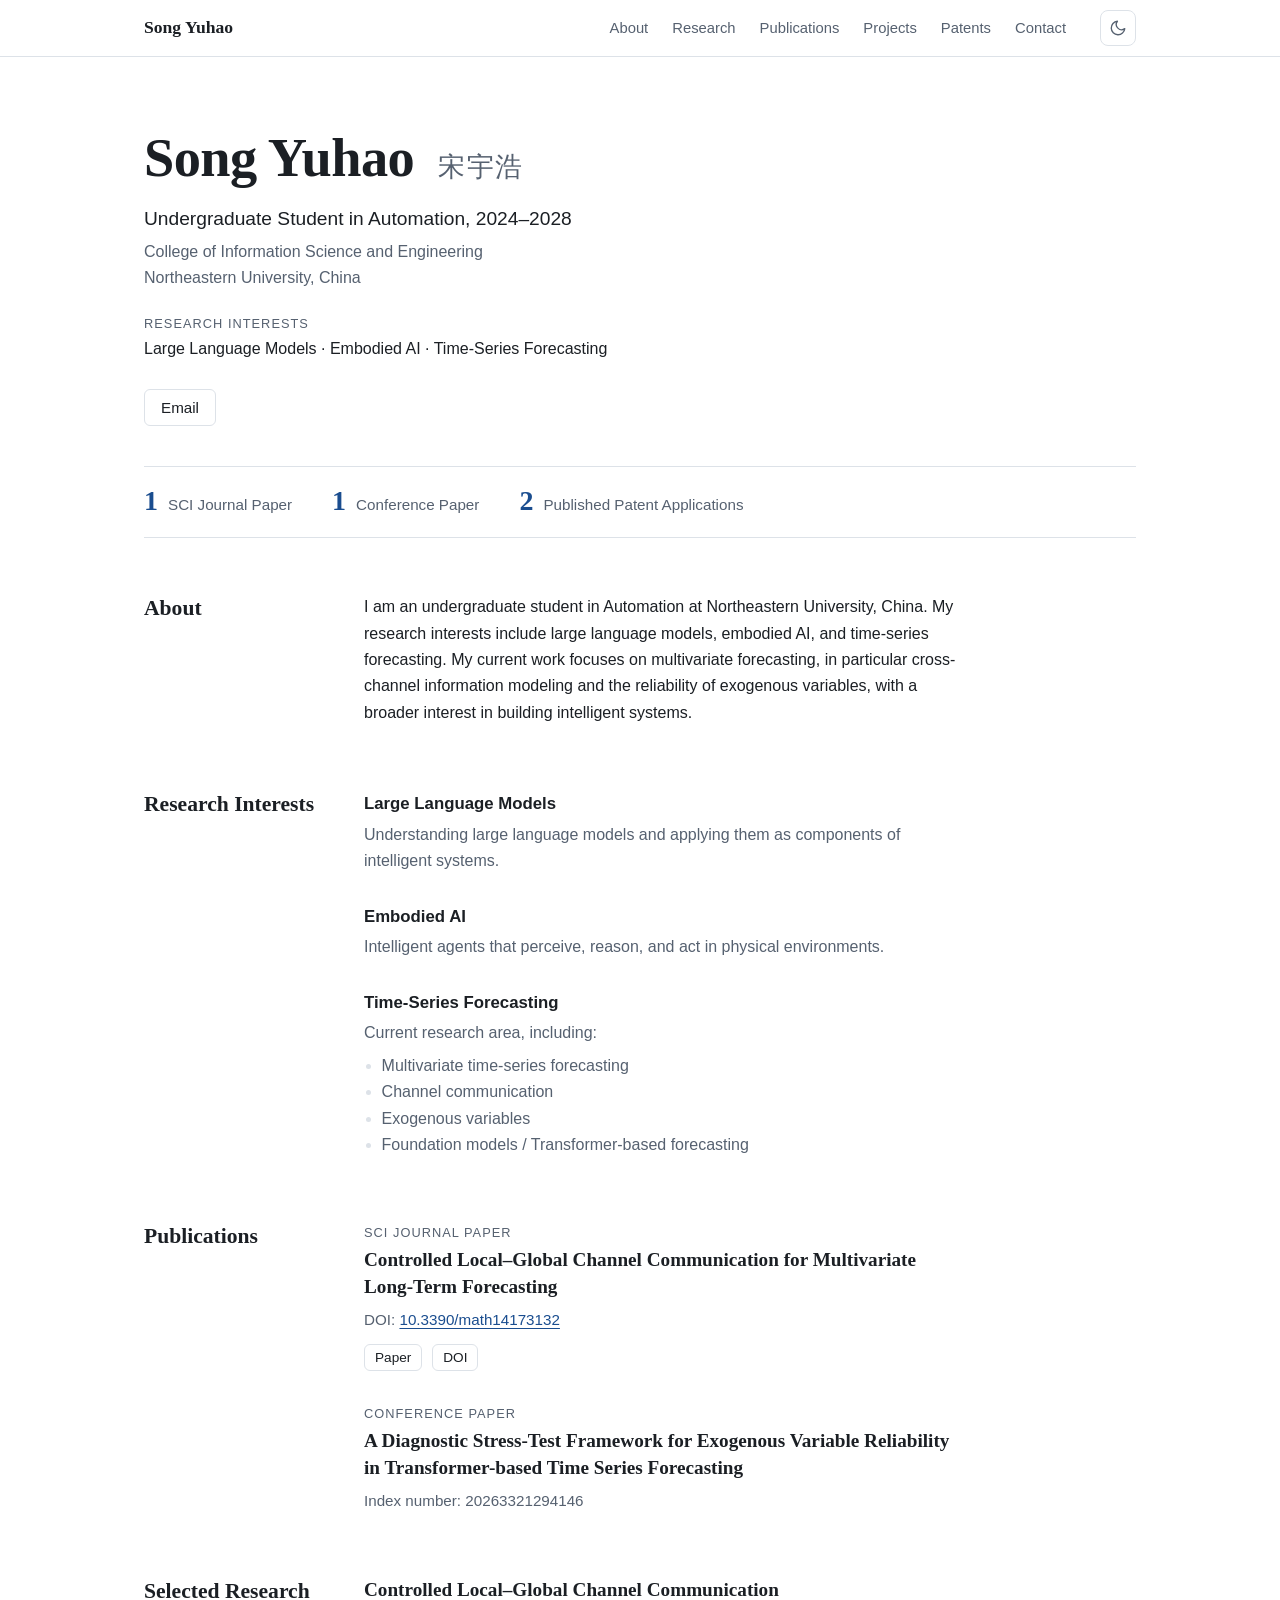
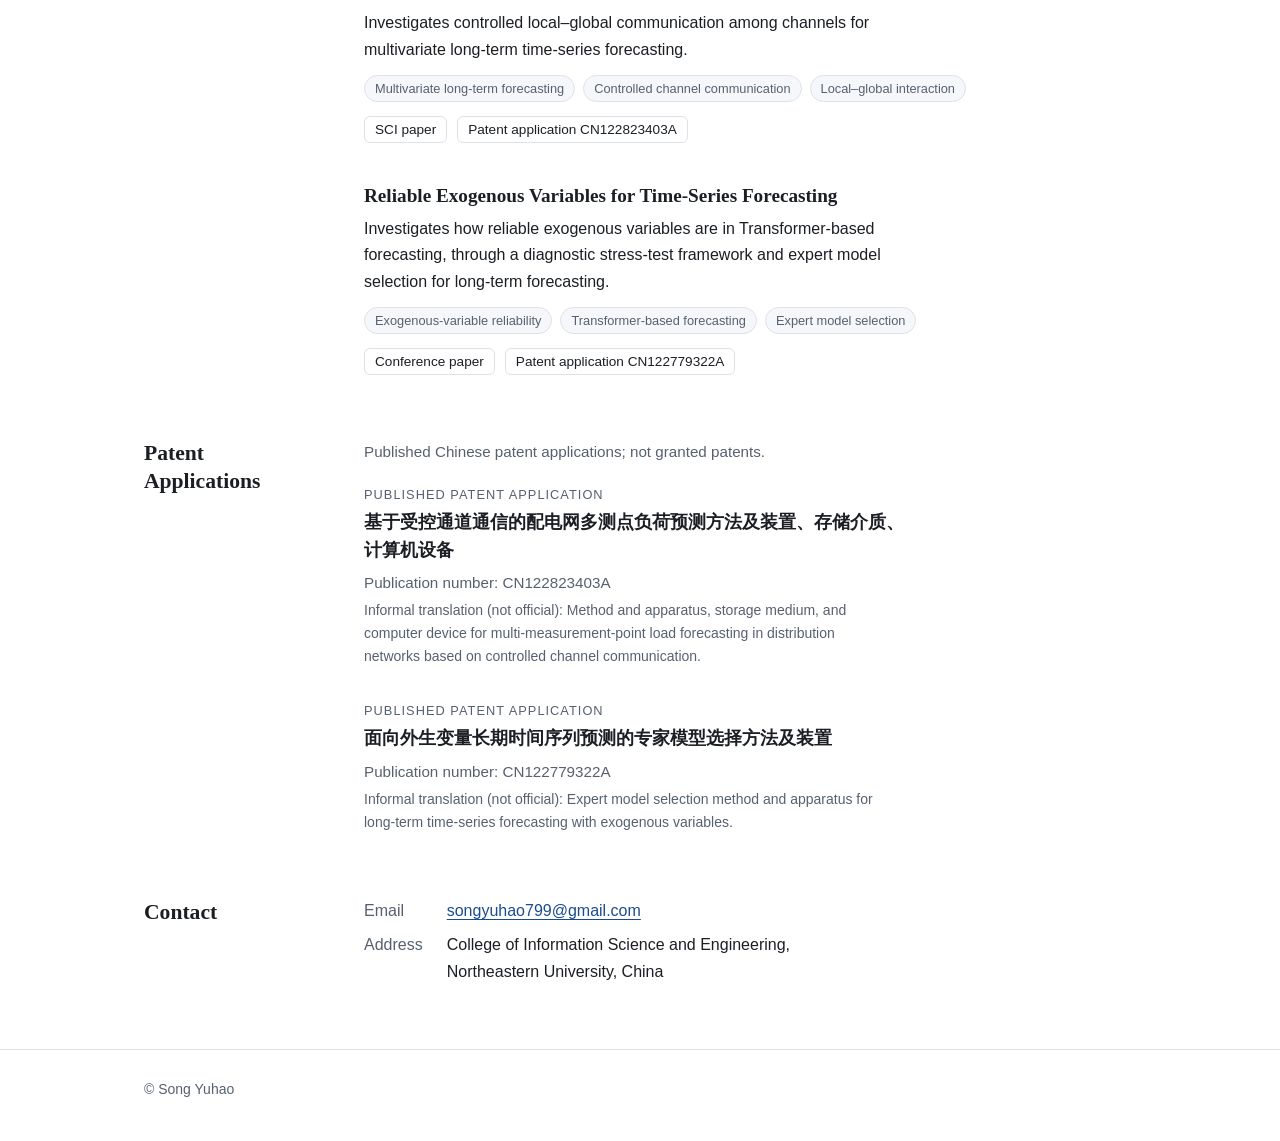
==== index.html @ 9d8f4af1 "Add static academic homepage with GitHub Pages deployment Single-page site (HTML/CSS/JS, no dependen" ====
<!DOCTYPE html>
<html lang="en">
<head>
  <meta charset="utf-8">
  <meta name="viewport" content="width=device-width, initial-scale=1">
  <title>Song Yuhao | Northeastern University</title>
  <meta name="description" content="Song Yuhao is an undergraduate student in Automation at Northeastern University, China, interested in large language models, embodied AI, and time-series forecasting.">
  <meta name="author" content="Song Yuhao">
  <meta name="color-scheme" content="light dark">
  <link rel="canonical" href="https://neumelon.github.io/Song-Yuhao/">

  <!-- Open Graph -->
  <meta property="og:type" content="website">
  <meta property="og:title" content="Song Yuhao | Northeastern University">
  <meta property="og:description" content="Undergraduate student in Automation at Northeastern University, China. Research interests: large language models, embodied AI, and time-series forecasting.">
  <meta property="og:url" content="https://neumelon.github.io/Song-Yuhao/">
  <meta property="og:site_name" content="Song Yuhao">
  <!-- TODO: add <meta property="og:image"> once a profile photo / social card exists -->
  <meta name="twitter:card" content="summary">

  <link rel="icon" type="image/svg+xml" href="assets/favicon.svg">

  <!-- Apply the saved / system theme before first paint to avoid a flash -->
  <script>
    (function () {
      var t = null;
      try { t = localStorage.getItem('theme'); } catch (e) {}
      if (t !== 'light' && t !== 'dark') {
        t = window.matchMedia && window.matchMedia('(prefers-color-scheme: dark)').matches ? 'dark' : 'light';
      }
      document.documentElement.setAttribute('data-theme', t);
    })();
  </script>
  <link rel="stylesheet" href="assets/css/style.css">

  <script type="application/ld+json">
  {
    "@context": "https://schema.org",
    "@type": "Person",
    "name": "Song Yuhao",
    "alternateName": "宋宇浩",
    "url": "https://neumelon.github.io/Song-Yuhao/",
    "email": "mailto:songyuhao799@gmail.com",
    "affiliation": {
      "@type": "CollegeOrUniversity",
      "name": "Northeastern University, China"
    }
  }
  </script>
</head>
<body>
  <a class="skip-link" href="#main">Skip to content</a>

  <header class="site-header">
    <nav class="nav container" aria-label="Primary">
      <a class="nav__brand" href="#top">Song Yuhao</a>
      <ul class="nav__links">
        <li><a href="#about">About</a></li>
        <li><a href="#research">Research</a></li>
        <li><a href="#publications">Publications</a></li>
        <li><a href="#projects">Projects</a></li>
        <li><a href="#patents">Patents</a></li>
        <li><a href="#contact">Contact</a></li>
      </ul>
      <button class="theme-toggle" type="button" id="theme-toggle" aria-label="Switch to dark theme" title="Toggle light / dark theme">
        <svg class="icon icon--moon" viewBox="0 0 24 24" width="18" height="18" aria-hidden="true" focusable="false"><path d="M21 12.8A9 9 0 1 1 11.2 3a7 7 0 0 0 9.8 9.8z" fill="none" stroke="currentColor" stroke-width="1.8" stroke-linejoin="round"/></svg>
        <svg class="icon icon--sun" viewBox="0 0 24 24" width="18" height="18" aria-hidden="true" focusable="false"><circle cx="12" cy="12" r="4" fill="none" stroke="currentColor" stroke-width="1.8"/><path d="M12 2v2.5M12 19.5V22M2 12h2.5M19.5 12H22M4.9 4.9l1.8 1.8M17.3 17.3l1.8 1.8M4.9 19.1l1.8-1.8M17.3 6.7l1.8-1.8" stroke="currentColor" stroke-width="1.8" stroke-linecap="round"/></svg>
      </button>
    </nav>
  </header>

  <main id="main">
    <!-- ============================== Hero ============================== -->
    <section class="hero container" id="top" aria-labelledby="hero-name">
      <div class="hero__text">
        <h1 id="hero-name">Song Yuhao <span class="hero__zh" lang="zh-CN">宋宇浩</span></h1>
        <p class="hero__role">Undergraduate Student in Automation, 2024–2028</p>
        <p class="hero__affil">
          College of Information Science and Engineering<br>
          Northeastern University, China
        </p>
        <p class="hero__interests">
          <span class="label">Research interests</span>
          Large Language Models · Embodied AI · Time-Series Forecasting
        </p>
        <ul class="hero__links">
          <li><a class="btn" href="mailto:songyuhao799@gmail.com">Email</a></li>
          <!-- Shown automatically once assets/cv.pdf exists (see assets/js/main.js) -->
          <li id="cv-item" hidden><a class="btn" href="assets/cv.pdf">CV</a></li>
          <!-- TODO: GitHub link (add your profile URL)
          <li><a class="btn" href="https://github.com/YOUR_USERNAME">GitHub</a></li> -->
          <!-- TODO: Google Scholar link (add when a profile exists)
          <li><a class="btn" href="https://scholar.google.com/citations?user=XXXX">Google Scholar</a></li> -->
          <!-- TODO: ORCID link (add when a profile exists)
          <li><a class="btn" href="https://orcid.org/0000-0000-0000-0000">ORCID</a></li> -->
        </ul>
      </div>
      <!-- Shown automatically once assets/profile.jpg exists (see assets/js/main.js) -->
      <figure class="hero__photo" id="hero-photo" hidden>
        <img id="hero-photo-img" alt="Portrait of Song Yuhao" width="220" height="220" decoding="async">
      </figure>
    </section>

    <div class="container">
      <ul class="glance" aria-label="Output at a glance">
        <li><strong>1</strong><span>SCI Journal Paper</span></li>
        <li><strong>1</strong><span>Conference Paper</span></li>
        <li><strong>2</strong><span>Published Patent Applications</span></li>
      </ul>
    </div>

    <!-- ============================== About ============================== -->
    <section class="section container" id="about" aria-labelledby="about-h">
      <h2 id="about-h">About</h2>
      <div class="section__body prose">
        <p>
          I am an undergraduate student in Automation at Northeastern University, China. My research
          interests include large language models, embodied AI, and time-series forecasting. My current
          work focuses on multivariate forecasting, in particular cross-channel information modeling and
          the reliability of exogenous variables, with a broader interest in building intelligent systems.
        </p>
      </div>
    </section>

    <!-- ============================== Research ============================== -->
    <section class="section container" id="research" aria-labelledby="research-h">
      <h2 id="research-h">Research Interests</h2>
      <div class="section__body">
        <div class="areas">
          <article class="area">
            <h3>Large Language Models</h3>
            <p>Understanding large language models and applying them as components of intelligent systems.</p>
          </article>
          <article class="area">
            <h3>Embodied AI</h3>
            <p>Intelligent agents that perceive, reason, and act in physical environments.</p>
          </article>
          <article class="area">
            <h3>Time-Series Forecasting</h3>
            <p>Current research area, including:</p>
            <ul class="area__topics">
              <li>Multivariate time-series forecasting</li>
              <li>Channel communication</li>
              <li>Exogenous variables</li>
              <li>Foundation models / Transformer-based forecasting</li>
            </ul>
          </article>
        </div>
      </div>
    </section>

    <!-- ============================== Publications ============================== -->
    <section class="section container" id="publications" aria-labelledby="pubs-h">
      <h2 id="pubs-h">Publications</h2>
      <div class="section__body">
        <ol class="pubs">
          <li class="pub" id="pub-clgcc">
            <p class="pub__type">SCI Journal Paper</p>
            <h3 class="pub__title">Controlled Local–Global Channel Communication for Multivariate Long-Term Forecasting</h3>
            <!-- TODO: add author list (with author order) and journal name/year once confirmed -->
            <p class="pub__meta">DOI: <a href="https://doi.org/10.3390/math14173132">10.3390/math14173132</a></p>
            <ul class="links">
              <li><a class="btn btn--sm" href="https://doi.org/10.3390/math14173132">Paper</a></li>
              <li><a class="btn btn--sm" href="https://doi.org/10.3390/math14173132">DOI</a></li>
              <!-- <li><a class="btn btn--sm" href="#">Code</a></li> -->
            </ul>
          </li>
          <li class="pub" id="pub-stress">
            <p class="pub__type">Conference Paper</p>
            <h3 class="pub__title">A Diagnostic Stress-Test Framework for Exogenous Variable Reliability in Transformer-based Time Series Forecasting</h3>
            <!-- TODO: add author list, conference name, year, and DOI once confirmed.
                 Index number below is as provided; do not label it "EI" until verified. -->
            <p class="pub__meta">Index number: 20263321294146</p>
          </li>
        </ol>
      </div>
    </section>

    <!-- ============================== Projects ============================== -->
    <section class="section container" id="projects" aria-labelledby="projects-h">
      <h2 id="projects-h">Selected Research</h2>
      <div class="section__body">
        <div class="projects">
          <!--
            To add a project, copy one <article class="project"> block below.
            Optional parts: <figure class="project__media"> (image), and any <li> in .links.
            Delete the parts you do not have; nothing else needs to change.
          -->
          <article class="project" id="proj-channel">
            <!-- <figure class="project__media"><img src="assets/img/NAME.png" alt="DESCRIPTION" loading="lazy" width="320" height="200"></figure> -->
            <div class="project__body">
              <h3>Controlled Local–Global Channel Communication</h3>
              <p>
                Investigates controlled local–global communication among channels for multivariate
                long-term time-series forecasting.
              </p>
              <ul class="tags" aria-label="Topics">
                <li>Multivariate long-term forecasting</li>
                <li>Controlled channel communication</li>
                <li>Local–global interaction</li>
              </ul>
              <ul class="links">
                <li><a class="btn btn--sm" href="#pub-clgcc">SCI paper</a></li>
                <li><a class="btn btn--sm" href="#patent-cn122823403a">Patent application CN122823403A</a></li>
                <!-- <li><a class="btn btn--sm" href="#">Code</a></li> -->
                <!-- <li><a class="btn btn--sm" href="#">Project page</a></li> -->
              </ul>
            </div>
          </article>

          <article class="project" id="proj-exogenous">
            <div class="project__body">
              <h3>Reliable Exogenous Variables for Time-Series Forecasting</h3>
              <p>
                Investigates how reliable exogenous variables are in Transformer-based forecasting, through a
                diagnostic stress-test framework and expert model selection for long-term forecasting.
              </p>
              <ul class="tags" aria-label="Topics">
                <li>Exogenous-variable reliability</li>
                <li>Transformer-based forecasting</li>
                <li>Expert model selection</li>
              </ul>
              <ul class="links">
                <li><a class="btn btn--sm" href="#pub-stress">Conference paper</a></li>
                <li><a class="btn btn--sm" href="#patent-cn122779322a">Patent application CN122779322A</a></li>
              </ul>
            </div>
          </article>
        </div>
      </div>
    </section>

    <!-- ============================== Patents ============================== -->
    <section class="section container" id="patents" aria-labelledby="patents-h">
      <h2 id="patents-h">Patent Applications</h2>
      <div class="section__body">
        <p class="note">Published Chinese patent applications; not granted patents.</p>
        <ol class="pubs">
          <li class="pub" id="patent-cn122823403a">
            <p class="pub__type">Published Patent Application</p>
            <h3 class="pub__title pub__title--zh" lang="zh-CN">基于受控通道通信的配电网多测点负荷预测方法及装置、存储介质、计算机设备</h3>
            <p class="pub__meta">Publication number: CN122823403A</p>
            <p class="pub__gloss">Informal translation (not official): Method and apparatus, storage medium, and computer device for multi-measurement-point load forecasting in distribution networks based on controlled channel communication.</p>
          </li>
          <li class="pub" id="patent-cn122779322a">
            <p class="pub__type">Published Patent Application</p>
            <h3 class="pub__title pub__title--zh" lang="zh-CN">面向外生变量长期时间序列预测的专家模型选择方法及装置</h3>
            <p class="pub__meta">Publication number: CN122779322A</p>
            <p class="pub__gloss">Informal translation (not official): Expert model selection method and apparatus for long-term time-series forecasting with exogenous variables.</p>
          </li>
        </ol>
      </div>
    </section>

    <!-- ============================== Contact ============================== -->
    <section class="section container" id="contact" aria-labelledby="contact-h">
      <h2 id="contact-h">Contact</h2>
      <div class="section__body">
        <dl class="contact">
          <dt>Email</dt>
          <dd><a href="mailto:songyuhao799@gmail.com">songyuhao799@gmail.com</a></dd>
          <dt>Address</dt>
          <dd>College of Information Science and Engineering,<br>Northeastern University, China</dd>
        </dl>
      </div>
    </section>
  </main>

  <footer class="site-footer">
    <div class="container">
      <p>© Song Yuhao</p>
    </div>
  </footer>

  <script src="assets/js/main.js" defer></script>
</body>
</html>
---- assets/css/style.css ----
/* ==========================================================================
   Song Yuhao — academic homepage
   Theme via CSS variables. Dark values are declared twice on purpose:
   once for an explicit [data-theme="dark"], once as a no-JS fallback.
   ========================================================================== */

:root {
  --bg: #ffffff;
  --bg-soft: #f5f7fa;
  --text: #1b1f24;
  --muted: #566170;
  --border: #dde2e8;
  --accent: #1a4d8f;
  --accent-hover: #0f3566;
  --focus: #1a4d8f;

  --font-sans: -apple-system, BlinkMacSystemFont, "Segoe UI", Roboto, "Helvetica Neue", Arial,
    "PingFang SC", "Hiragino Sans GB", "Microsoft YaHei", "Noto Sans CJK SC", sans-serif;
  --font-serif: ui-serif, "Iowan Old Style", "Palatino Linotype", Palatino, Georgia, "Times New Roman",
    "Songti SC", "Noto Serif CJK SC", "SimSun", serif;

  --maxw: 1040px;
  --nav-h: 56px;
  color-scheme: light;
}

:root[data-theme="dark"] {
  --bg: #0f1318;
  --bg-soft: #161b22;
  --text: #e6e9ed;
  --muted: #9ba6b2;
  --border: #2b323b;
  --accent: #8ab4f8;
  --accent-hover: #b5d0fb;
  --focus: #8ab4f8;
  color-scheme: dark;
}

@media (prefers-color-scheme: dark) {
  :root:not([data-theme]) {
    --bg: #0f1318;
    --bg-soft: #161b22;
    --text: #e6e9ed;
    --muted: #9ba6b2;
    --border: #2b323b;
    --accent: #8ab4f8;
    --accent-hover: #b5d0fb;
    --focus: #8ab4f8;
    color-scheme: dark;
  }
}

/* ---------- Base ---------- */
*, *::before, *::after { box-sizing: border-box; }

html {
  scroll-behavior: smooth;
  scroll-padding-top: calc(var(--nav-h) + 16px);
  -webkit-text-size-adjust: 100%;
}

body {
  margin: 0;
  background: var(--bg);
  color: var(--text);
  font-family: var(--font-sans);
  font-size: 1rem;
  line-height: 1.65;
  -webkit-font-smoothing: antialiased;
}

h1, h2, h3, p, ul, ol, dl, dd, figure { margin: 0; }
ul, ol { padding: 0; list-style: none; }
img { max-width: 100%; height: auto; display: block; }

a {
  color: var(--accent);
  text-decoration: underline;
  text-decoration-thickness: 1px;
  text-underline-offset: 3px;
  transition: color 0.15s ease;
}
a:hover { color: var(--accent-hover); }

:focus-visible {
  outline: 2px solid var(--focus);
  outline-offset: 3px;
  border-radius: 3px;
}

.container {
  width: 100%;
  max-width: var(--maxw);
  margin: 0 auto;
  padding-inline: 24px;
}

.skip-link {
  position: absolute;
  left: 16px;
  top: -60px;
  z-index: 100;
  padding: 8px 14px;
  background: var(--accent);
  color: var(--bg);
  border-radius: 4px;
  text-decoration: none;
}
.skip-link:focus { top: 8px; color: var(--bg); }

/* ---------- Navigation ---------- */
.site-header {
  position: sticky;
  top: 0;
  z-index: 50;
  background: color-mix(in srgb, var(--bg) 92%, transparent);
  -webkit-backdrop-filter: saturate(140%) blur(8px);
  backdrop-filter: saturate(140%) blur(8px);
  border-bottom: 1px solid var(--border);
}

.nav {
  display: flex;
  align-items: center;
  gap: 24px;
  height: var(--nav-h);
}

.nav__brand {
  font-family: var(--font-serif);
  font-weight: 700;
  font-size: 1.1rem;
  color: var(--text);
  text-decoration: none;
  white-space: nowrap;
}
.nav__brand:hover { color: var(--accent); }

.nav__links {
  display: flex;
  gap: 4px;
  margin-left: auto;
  overflow-x: auto;
  scrollbar-width: none;
}
.nav__links::-webkit-scrollbar { display: none; }

.nav__links a {
  display: block;
  padding: 6px 10px;
  color: var(--muted);
  font-size: 0.925rem;
  text-decoration: none;
  border-radius: 6px;
  white-space: nowrap;
}
.nav__links a:hover { color: var(--text); }
.nav__links a[aria-current="true"] { color: var(--accent); font-weight: 600; }

.theme-toggle {
  display: inline-flex;
  align-items: center;
  justify-content: center;
  flex: none;
  width: 36px;
  height: 36px;
  padding: 0;
  color: var(--muted);
  background: transparent;
  border: 1px solid var(--border);
  border-radius: 8px;
  cursor: pointer;
  transition: color 0.15s ease, border-color 0.15s ease;
}
.theme-toggle:hover { color: var(--text); border-color: var(--muted); }

/* show the icon for the theme you would switch TO */
.icon--sun { display: none; }
:root[data-theme="dark"] .icon--sun { display: block; }
:root[data-theme="dark"] .icon--moon { display: none; }

/* ---------- Hero ---------- */
.hero {
  display: grid;
  grid-template-columns: 1fr;
  gap: 32px;
  align-items: center;
  padding-top: 72px;
  padding-bottom: 40px;
}
.hero:has(.hero__photo:not([hidden])) { grid-template-columns: 1fr auto; }

.hero h1 {
  font-family: var(--font-serif);
  font-size: clamp(2.25rem, 5.5vw, 3.4rem);
  line-height: 1.1;
  font-weight: 700;
  letter-spacing: -0.01em;
}
.hero__zh {
  display: inline-block;
  margin-left: 0.4em;
  font-size: 0.5em;
  font-weight: 400;
  color: var(--muted);
  letter-spacing: 0.05em;
}
.hero__role {
  margin-top: 14px;
  font-size: 1.2rem;
  font-weight: 500;
}
.hero__affil { margin-top: 4px; color: var(--muted); }
.hero__interests { margin-top: 22px; }
.hero__interests .label {
  display: block;
  margin-bottom: 2px;
  color: var(--muted);
  font-size: 0.8rem;
  letter-spacing: 0.08em;
  text-transform: uppercase;
}

.hero__links, .links {
  display: flex;
  flex-wrap: wrap;
  gap: 10px;
}
.hero__links { margin-top: 26px; }
.hero__links[hidden] { display: none; }
[hidden] { display: none !important; }

.hero__photo img {
  width: 220px;
  height: 220px;
  object-fit: cover;
  border-radius: 12px;
  border: 1px solid var(--border);
}

/* ---------- Buttons ---------- */
.btn {
  display: inline-block;
  padding: 7px 16px;
  color: var(--text);
  font-size: 0.95rem;
  line-height: 1.4;
  text-decoration: none;
  border: 1px solid var(--border);
  border-radius: 6px;
  background: var(--bg);
  transition: color 0.15s ease, border-color 0.15s ease, background-color 0.15s ease;
}
.btn:hover {
  color: var(--accent);
  border-color: var(--accent);
  background: var(--bg-soft);
}
.btn--sm { padding: 3px 10px; font-size: 0.85rem; }

/* ---------- At a glance ---------- */
.glance {
  display: flex;
  flex-wrap: wrap;
  gap: 12px 40px;
  padding: 20px 0;
  border-top: 1px solid var(--border);
  border-bottom: 1px solid var(--border);
}
.glance li { display: flex; align-items: baseline; gap: 10px; }
.glance strong {
  font-family: var(--font-serif);
  font-size: 1.75rem;
  line-height: 1;
  color: var(--accent);
}
.glance span { color: var(--muted); font-size: 0.95rem; }

/* ---------- Sections ---------- */
.section {
  display: grid;
  grid-template-columns: 180px minmax(0, 1fr);
  gap: 16px 40px;
  padding-top: 56px;
  padding-bottom: 8px;
}
.section:last-of-type { padding-bottom: 64px; }

.section > h2 {
  font-family: var(--font-serif);
  font-size: 1.35rem;
  line-height: 1.3;
  font-weight: 700;
  position: sticky;
  top: calc(var(--nav-h) + 24px);
  align-self: start;
}

.prose p { max-width: 68ch; }
.prose p + p { margin-top: 1em; }

.note { margin-bottom: 20px; color: var(--muted); font-size: 0.95rem; }

/* ---------- Research areas ---------- */
.areas { display: grid; gap: 28px; }
.area h3 { font-size: 1.05rem; font-weight: 600; }
.area p { margin-top: 4px; color: var(--muted); max-width: 62ch; }
.area__topics {
  margin-top: 6px;
  padding-left: 1.1em;
  list-style: disc;
  color: var(--muted);
}
.area__topics li::marker { color: var(--border); }

/* ---------- Publications / patents ---------- */
.pubs { display: grid; gap: 32px; }
.pub__type {
  color: var(--muted);
  font-size: 0.8rem;
  letter-spacing: 0.08em;
  text-transform: uppercase;
}
.pub__title {
  margin-top: 4px;
  font-family: var(--font-serif);
  font-size: 1.2rem;
  line-height: 1.4;
  font-weight: 700;
  max-width: 62ch;
}
.pub__title--zh { font-size: 1.1rem; line-height: 1.55; }
.pub__meta { margin-top: 6px; color: var(--muted); font-size: 0.95rem; }
.pub__gloss { margin-top: 4px; color: var(--muted); font-size: 0.875rem; max-width: 68ch; }
.pub .links { margin-top: 12px; }

/* ---------- Projects ---------- */
.projects { display: grid; gap: 40px; }
.project { display: grid; grid-template-columns: 1fr; gap: 16px; }
.project:has(.project__media) { grid-template-columns: 240px 1fr; gap: 24px; }
.project__media img {
  width: 100%;
  border: 1px solid var(--border);
  border-radius: 8px;
}
.project h3 {
  font-family: var(--font-serif);
  font-size: 1.2rem;
  line-height: 1.4;
  font-weight: 700;
}
.project p { margin-top: 6px; max-width: 62ch; }

.tags { display: flex; flex-wrap: wrap; gap: 6px 8px; margin-top: 12px; }
.tags li {
  padding: 2px 10px;
  color: var(--muted);
  font-size: 0.8rem;
  background: var(--bg-soft);
  border: 1px solid var(--border);
  border-radius: 999px;
}
.project .links { margin-top: 14px; }

/* ---------- Contact ---------- */
.contact {
  display: grid;
  grid-template-columns: max-content 1fr;
  gap: 8px 24px;
}
.contact dt { color: var(--muted); }

/* ---------- Footer ---------- */
.site-footer {
  padding: 28px 0 40px;
  color: var(--muted);
  font-size: 0.875rem;
  border-top: 1px solid var(--border);
}

/* ---------- Responsive ---------- */
@media (max-width: 860px) {
  .section { grid-template-columns: 1fr; gap: 20px; padding-top: 44px; }
  .section > h2 { position: static; }
}

@media (max-width: 720px) {
  .nav { flex-wrap: wrap; height: auto; padding-top: 8px; padding-bottom: 8px; gap: 4px 12px; }
  .nav__brand { order: 1; }
  .theme-toggle { order: 2; margin-left: auto; }
  .nav__links { order: 3; width: 100%; margin-left: -10px; }
  html { scroll-padding-top: 110px; }
  .hero { padding-top: 40px; }
  .hero:has(.hero__photo:not([hidden])) { grid-template-columns: 1fr; }
  .hero__photo { order: -1; }
  .hero__photo img { width: 140px; height: 140px; }
  .project:has(.project__media) { grid-template-columns: 1fr; }
}

@media (max-width: 480px) {
  .container { padding-inline: 16px; }
  .nav__links { gap: 0; margin-left: -5px; }
  .nav__links a { padding: 6px 5px; font-size: 0.8rem; }
  .contact { grid-template-columns: 1fr; gap: 0; }
  .contact dd { margin-bottom: 12px; }
}

@media (prefers-reduced-motion: reduce) {
  html { scroll-behavior: auto; }
  * { transition: none !important; }
}
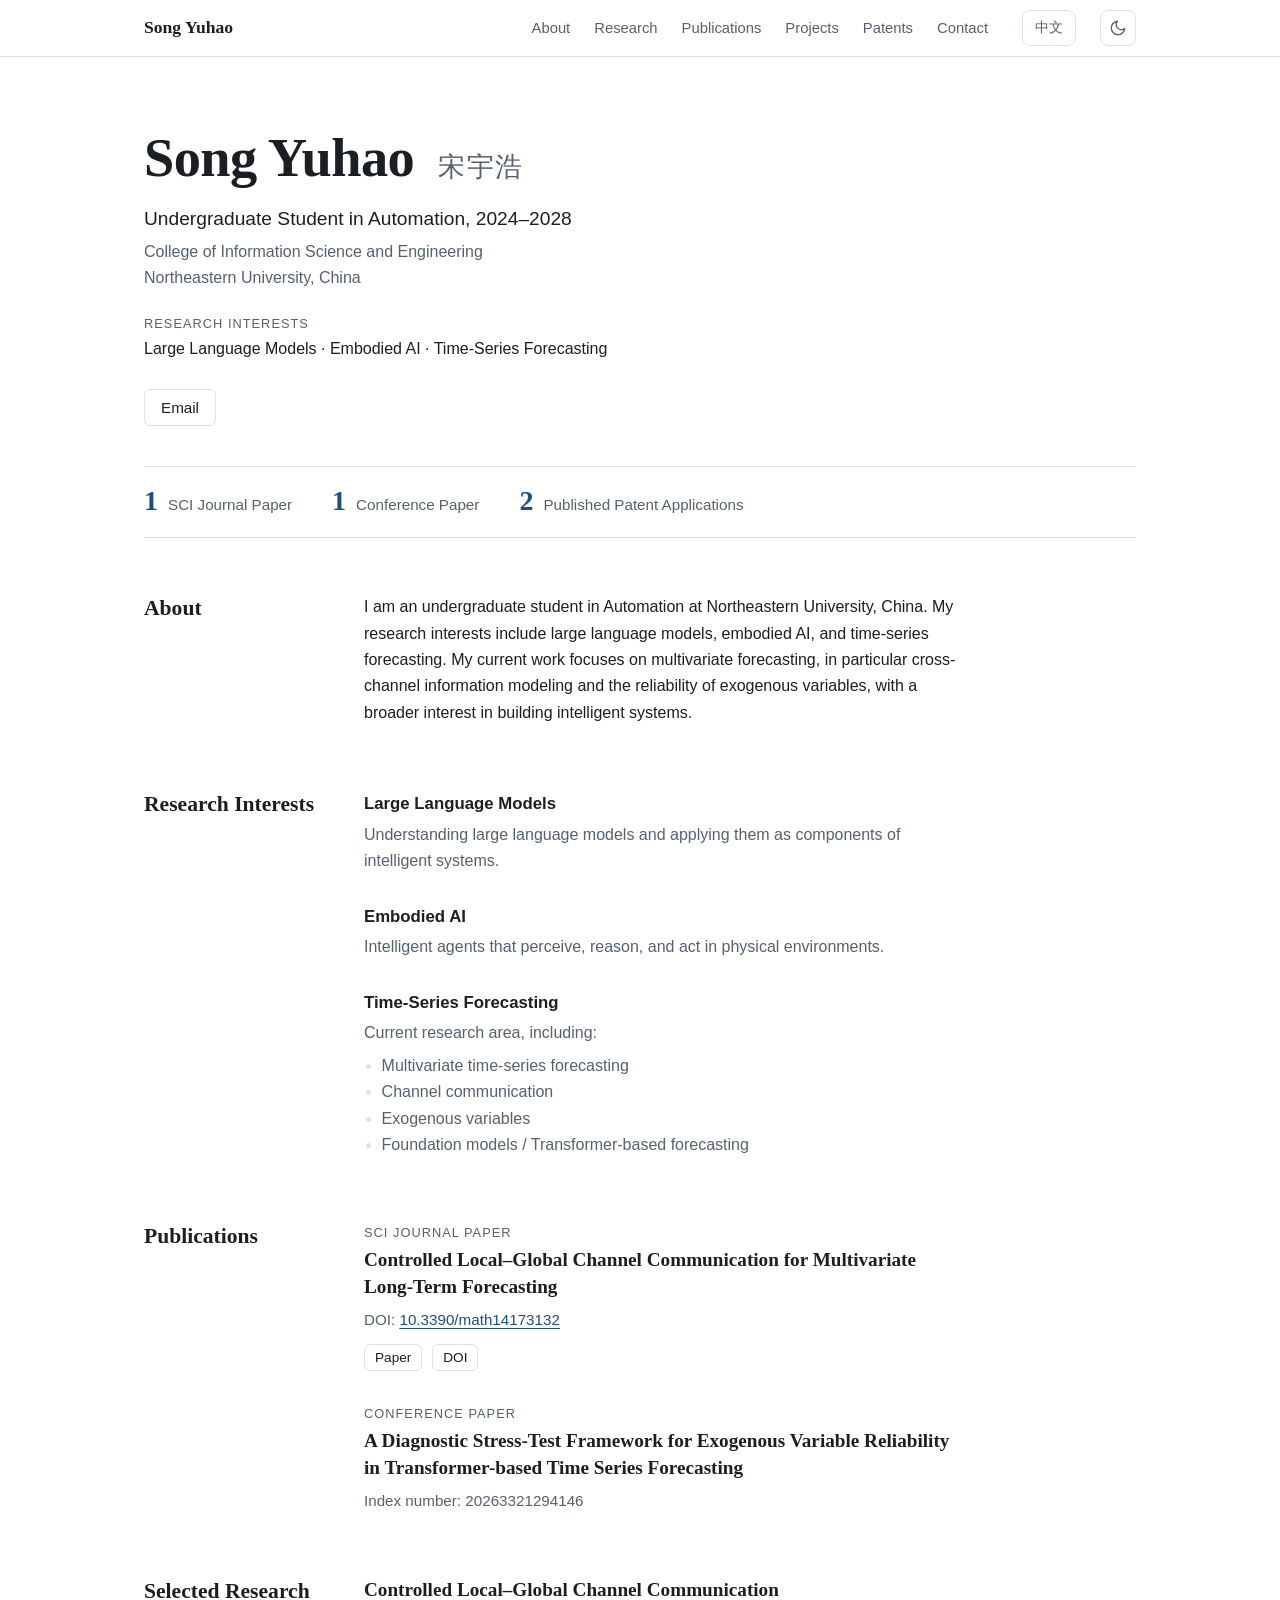
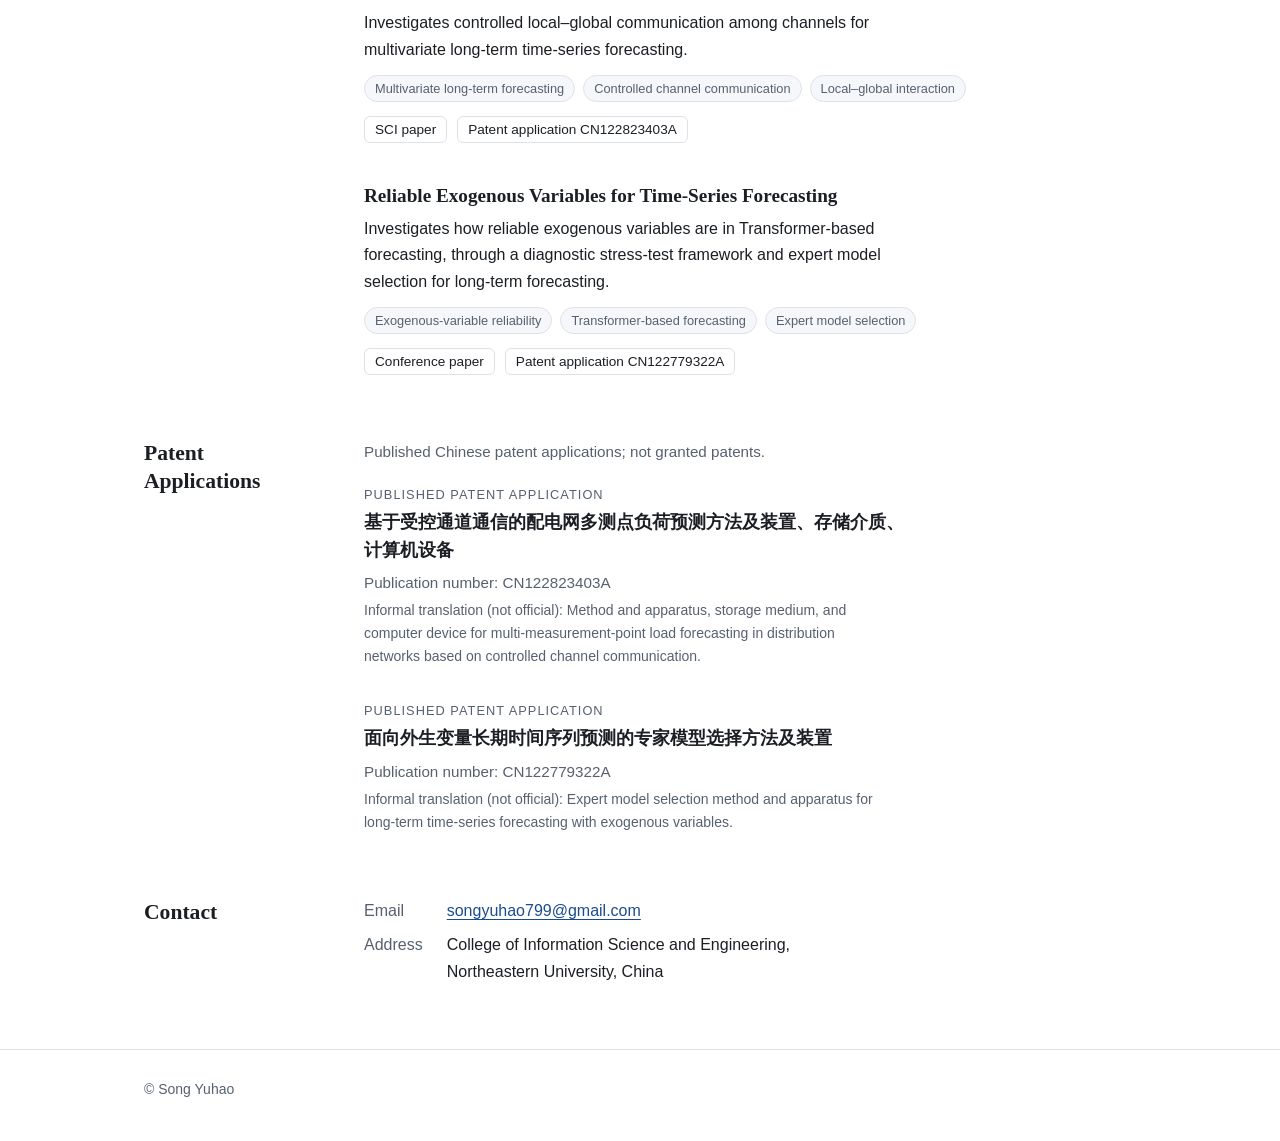
==== commit e2364ca3: "Add Chinese version of the homepage - zh/index.html: full Chinese page (paper and patent titles kept" ====
--- a/index.html
+++ b/index.html
@@ -8,6 +8,9 @@
   <meta name="author" content="Song Yuhao">
   <meta name="color-scheme" content="light dark">
   <link rel="canonical" href="https://neumelon.github.io/Song-Yuhao/">
+  <link rel="alternate" hreflang="en" href="https://neumelon.github.io/Song-Yuhao/">
+  <link rel="alternate" hreflang="zh-CN" href="https://neumelon.github.io/Song-Yuhao/zh/">
+  <link rel="alternate" hreflang="x-default" href="https://neumelon.github.io/Song-Yuhao/">
 
   <!-- Open Graph -->
   <meta property="og:type" content="website">
@@ -15,6 +18,8 @@
   <meta property="og:description" content="Undergraduate student in Automation at Northeastern University, China. Research interests: large language models, embodied AI, and time-series forecasting.">
   <meta property="og:url" content="https://neumelon.github.io/Song-Yuhao/">
   <meta property="og:site_name" content="Song Yuhao">
+  <meta property="og:locale" content="en_US">
+  <meta property="og:locale:alternate" content="zh_CN">
   <!-- TODO: add <meta property="og:image"> once a profile photo / social card exists -->
   <meta name="twitter:card" content="summary">
 
@@ -48,7 +53,7 @@
   }
   </script>
 </head>
-<body>
+<body data-assets="assets/">
   <a class="skip-link" href="#main">Skip to content</a>
 
   <header class="site-header">
@@ -62,6 +67,7 @@
         <li><a href="#patents">Patents</a></li>
         <li><a href="#contact">Contact</a></li>
       </ul>
+      <a class="lang-switch" href="zh/" hreflang="zh-CN" lang="zh-CN" title="切换到中文">中文</a>
       <button class="theme-toggle" type="button" id="theme-toggle" aria-label="Switch to dark theme" title="Toggle light / dark theme">
         <svg class="icon icon--moon" viewBox="0 0 24 24" width="18" height="18" aria-hidden="true" focusable="false"><path d="M21 12.8A9 9 0 1 1 11.2 3a7 7 0 0 0 9.8 9.8z" fill="none" stroke="currentColor" stroke-width="1.8" stroke-linejoin="round"/></svg>
         <svg class="icon icon--sun" viewBox="0 0 24 24" width="18" height="18" aria-hidden="true" focusable="false"><circle cx="12" cy="12" r="4" fill="none" stroke="currentColor" stroke-width="1.8"/><path d="M12 2v2.5M12 19.5V22M2 12h2.5M19.5 12H22M4.9 4.9l1.8 1.8M17.3 17.3l1.8 1.8M4.9 19.1l1.8-1.8M17.3 6.7l1.8-1.8" stroke="currentColor" stroke-width="1.8" stroke-linecap="round"/></svg>
--- a/assets/css/style.css
+++ b/assets/css/style.css
@@ -18,6 +18,9 @@
     "PingFang SC", "Hiragino Sans GB", "Microsoft YaHei", "Noto Sans CJK SC", sans-serif;
   --font-serif: ui-serif, "Iowan Old Style", "Palatino Linotype", Palatino, Georgia, "Times New Roman",
     "Songti SC", "Noto Serif CJK SC", "SimSun", serif;
+
+  --font-serif-cjk: ui-serif, Georgia, "Times New Roman", "PingFang SC", "Hiragino Sans GB",
+    "Microsoft YaHei", "Noto Sans CJK SC", sans-serif;
 
   --maxw: 1040px;
   --nav-h: 56px;
@@ -50,6 +53,17 @@
   }
 }
 
+/* ---------- Chinese page ---------- */
+html:lang(zh-CN) { --font-serif: var(--font-serif-cjk); }
+html:lang(zh-CN) .prose p,
+html:lang(zh-CN) .area p,
+html:lang(zh-CN) .pub__title,
+html:lang(zh-CN) .pub__gloss,
+html:lang(zh-CN) .project p { max-width: 38em; }
+html:lang(zh-CN) .hero__role { font-size: 1.15rem; }
+html:lang(zh-CN) .hero__interests .label,
+html:lang(zh-CN) .pub__type { letter-spacing: 0.04em; text-transform: none; }
+
 /* ---------- Base ---------- */
 *, *::before, *::after { box-sizing: border-box; }
 
@@ -157,6 +171,21 @@
 .nav__links a:hover { color: var(--text); }
 .nav__links a[aria-current="true"] { color: var(--accent); font-weight: 600; }
 
+.lang-switch {
+  display: inline-flex;
+  align-items: center;
+  flex: none;
+  height: 36px;
+  padding: 0 12px;
+  color: var(--muted);
+  font-size: 0.875rem;
+  text-decoration: none;
+  border: 1px solid var(--border);
+  border-radius: 8px;
+  transition: color 0.15s ease, border-color 0.15s ease;
+}
+.lang-switch:hover { color: var(--text); border-color: var(--muted); }
+
 .theme-toggle {
   display: inline-flex;
   align-items: center;
@@ -198,6 +227,7 @@
   letter-spacing: -0.01em;
 }
 .hero__zh {
+  font-family: var(--font-serif-cjk);
   display: inline-block;
   margin-left: 0.4em;
   font-size: 0.5em;
@@ -329,7 +359,7 @@
   font-weight: 700;
   max-width: 62ch;
 }
-.pub__title--zh { font-size: 1.1rem; line-height: 1.55; }
+.pub__title--zh { font-family: var(--font-serif-cjk); font-size: 1.1rem; line-height: 1.55; }
 .pub__meta { margin-top: 6px; color: var(--muted); font-size: 0.95rem; }
 .pub__gloss { margin-top: 4px; color: var(--muted); font-size: 0.875rem; max-width: 68ch; }
 .pub .links { margin-top: 12px; }
@@ -387,7 +417,8 @@
 @media (max-width: 720px) {
   .nav { flex-wrap: wrap; height: auto; padding-top: 8px; padding-bottom: 8px; gap: 4px 12px; }
   .nav__brand { order: 1; }
-  .theme-toggle { order: 2; margin-left: auto; }
+  .lang-switch { order: 2; margin-left: auto; }
+  .theme-toggle { order: 2; }
   .nav__links { order: 3; width: 100%; margin-left: -10px; }
   html { scroll-padding-top: 110px; }
   .hero { padding-top: 40px; }
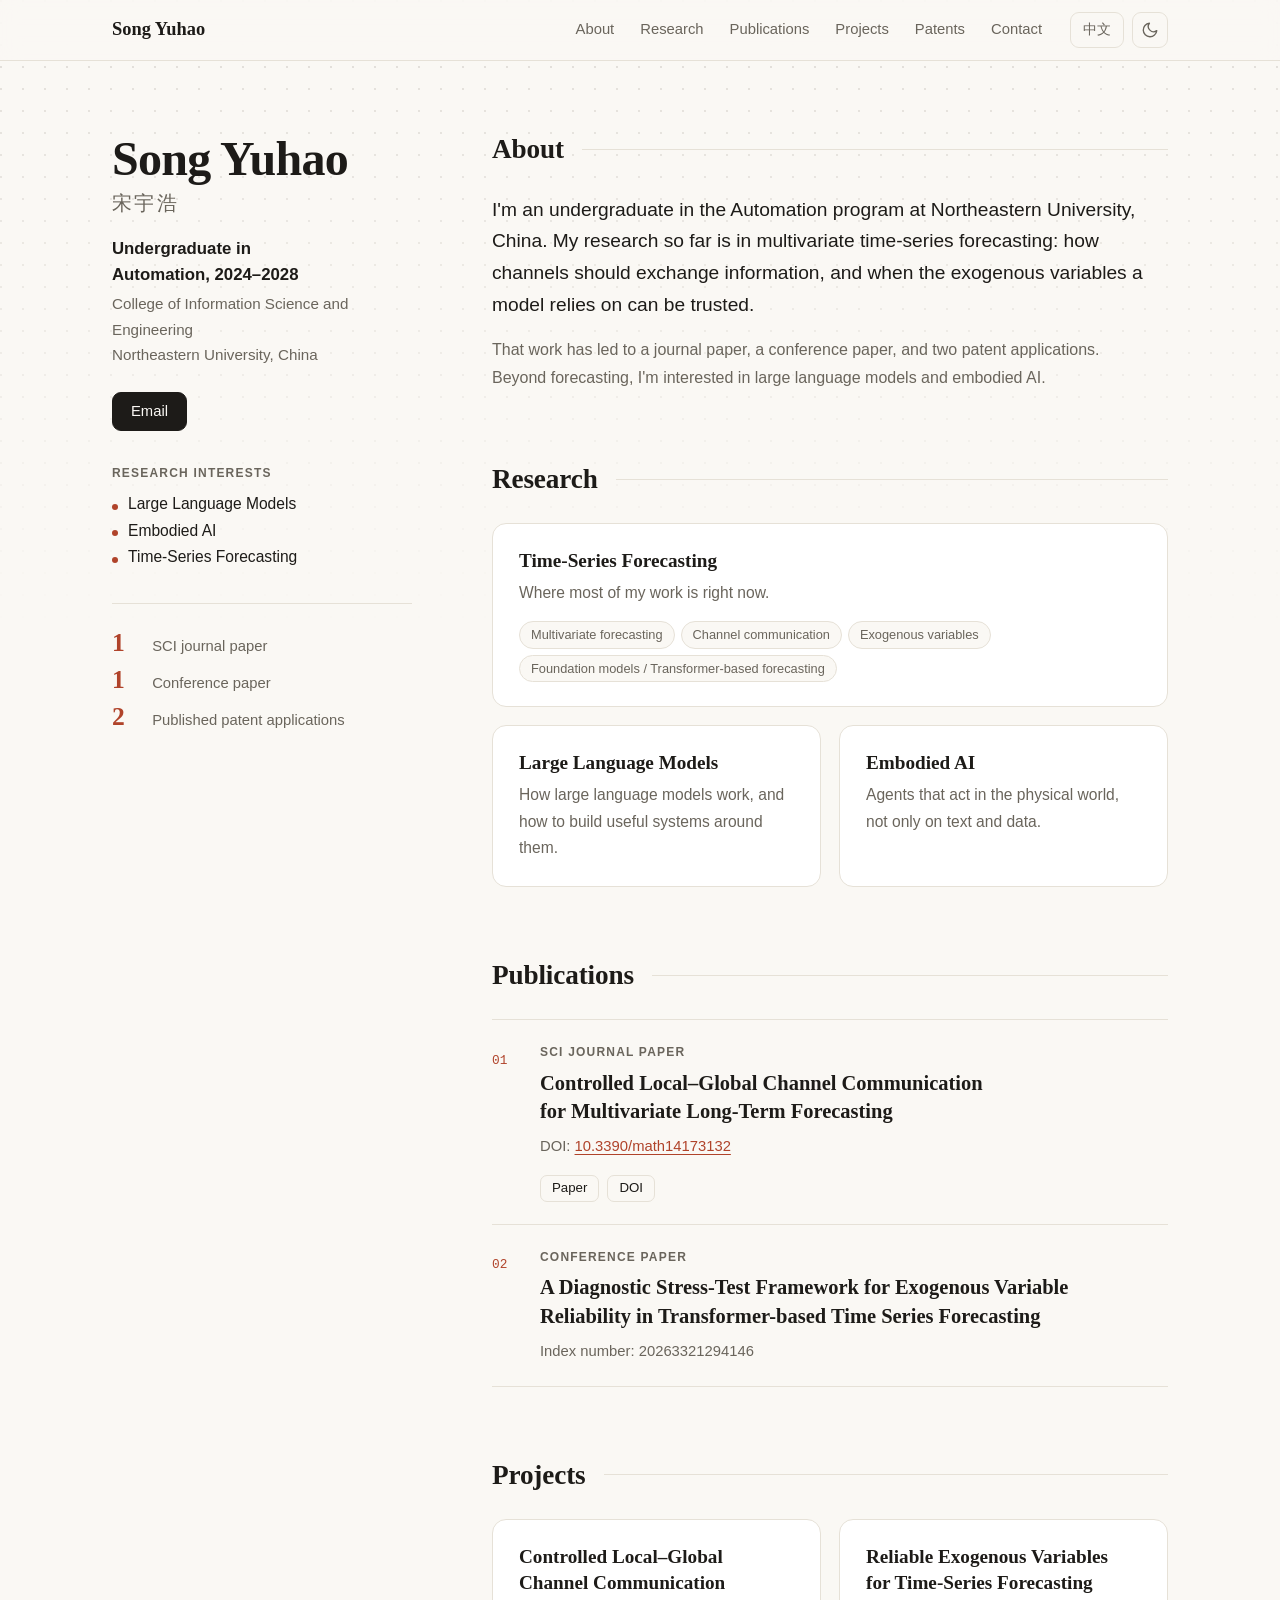
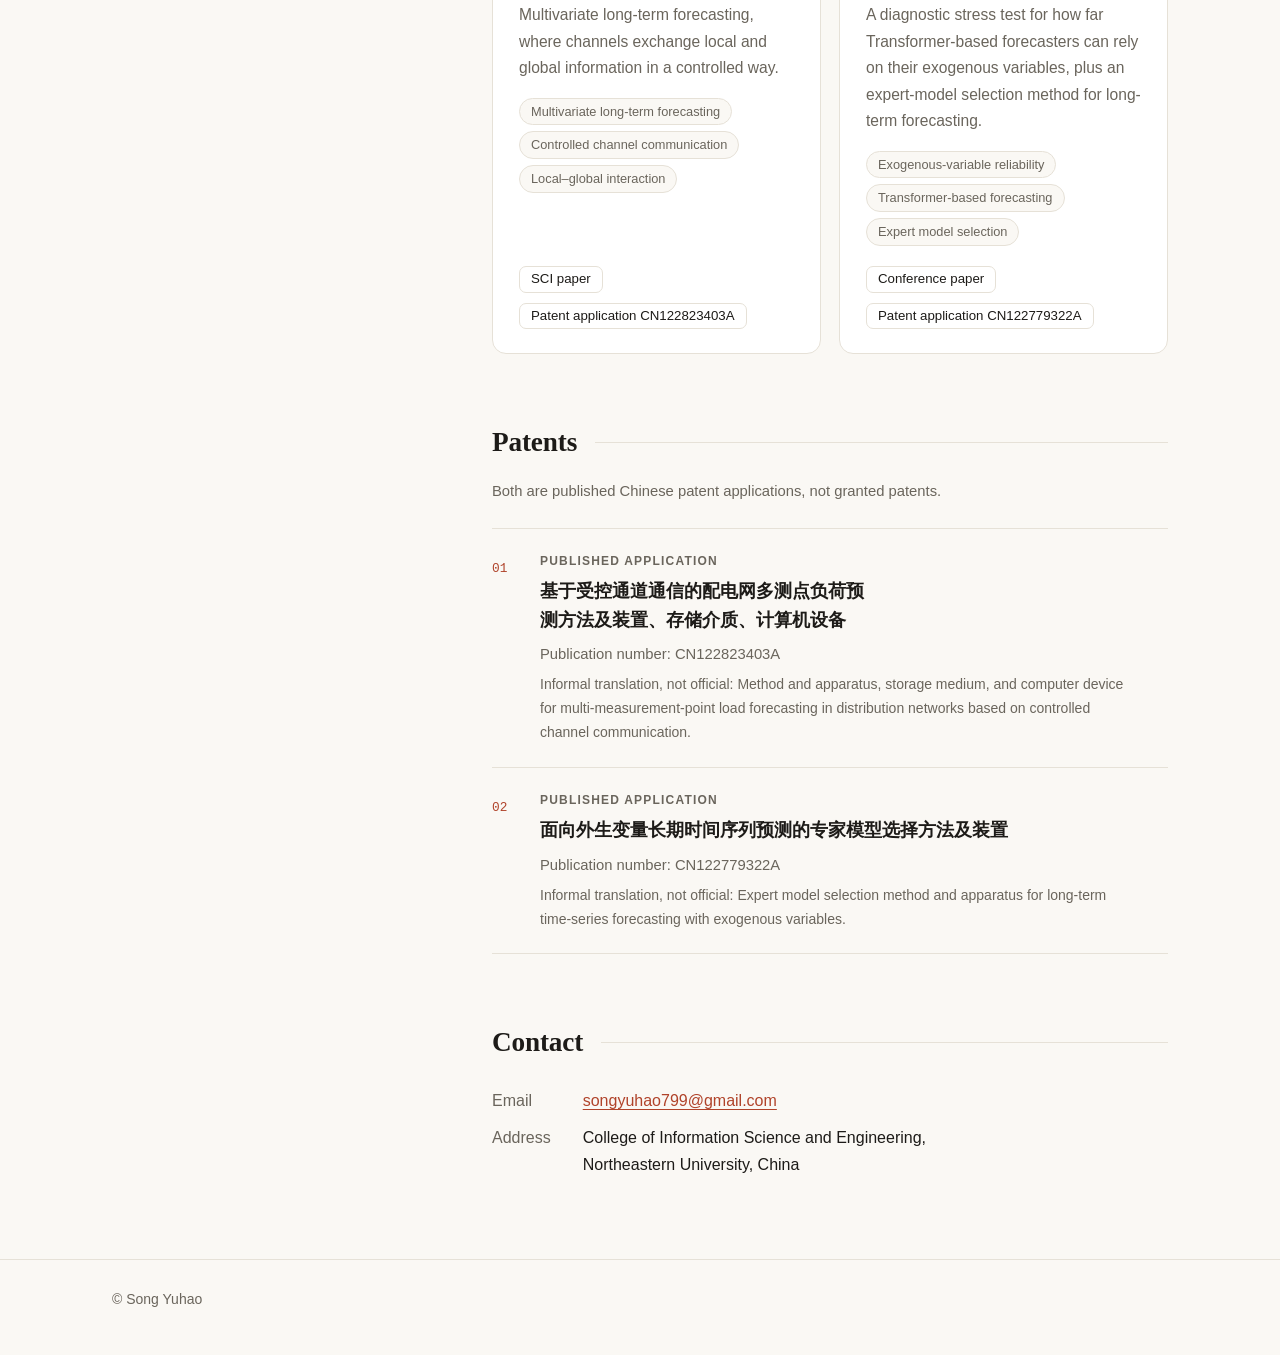
==== commit a9ebae96: "Redesign homepage and rewrite copy in plain language - Sticky profile column + scrolling content on " ====
--- a/index.html
+++ b/index.html
@@ -3,14 +3,16 @@
 <head>
   <meta charset="utf-8">
   <meta name="viewport" content="width=device-width, initial-scale=1">
-  <title>Song Yuhao | Northeastern University</title>
-  <meta name="description" content="Song Yuhao is an undergraduate student in Automation at Northeastern University, China, interested in large language models, embodied AI, and time-series forecasting.">
+  <!--
+    Bilingual page (English default, the top-right button switches in place).
+    Chinese text lives next to the English in data-zh (element content) or
+    data-zh-<attribute> (title, aria-label, alt, lang, content). See assets/js/main.js.
+  -->
+  <title data-zh="宋宇浩 | 东北大学">Song Yuhao | Northeastern University</title>
+  <meta name="description" content="Song Yuhao is an undergraduate student in Automation at Northeastern University, China, interested in large language models, embodied AI, and time-series forecasting." data-zh-content="宋宇浩，东北大学自动化专业本科生，研究兴趣包括大语言模型、具身智能与时间序列预测。">
   <meta name="author" content="Song Yuhao">
   <meta name="color-scheme" content="light dark">
   <link rel="canonical" href="https://neumelon.github.io/Song-Yuhao/">
-  <link rel="alternate" hreflang="en" href="https://neumelon.github.io/Song-Yuhao/">
-  <link rel="alternate" hreflang="zh-CN" href="https://neumelon.github.io/Song-Yuhao/zh/">
-  <link rel="alternate" hreflang="x-default" href="https://neumelon.github.io/Song-Yuhao/">
 
   <!-- Open Graph -->
   <meta property="og:type" content="website">
@@ -25,15 +27,17 @@
 
   <link rel="icon" type="image/svg+xml" href="assets/favicon.svg">
 
-  <!-- Apply the saved / system theme before first paint to avoid a flash -->
+  <!-- Set theme before first paint (no flash); mark JS as available for reveal animations -->
   <script>
     (function () {
+      var root = document.documentElement;
+      root.classList.add('js');
       var t = null;
       try { t = localStorage.getItem('theme'); } catch (e) {}
       if (t !== 'light' && t !== 'dark') {
         t = window.matchMedia && window.matchMedia('(prefers-color-scheme: dark)').matches ? 'dark' : 'light';
       }
-      document.documentElement.setAttribute('data-theme', t);
+      root.setAttribute('data-theme', t);
     })();
   </script>
   <link rel="stylesheet" href="assets/css/style.css">
@@ -53,46 +57,47 @@
   }
   </script>
 </head>
-<body data-assets="assets/">
-  <a class="skip-link" href="#main">Skip to content</a>
+<body>
+  <a class="skip-link" href="#main" data-zh="跳到正文">Skip to content</a>
 
   <header class="site-header">
-    <nav class="nav container" aria-label="Primary">
-      <a class="nav__brand" href="#top">Song Yuhao</a>
+    <nav class="nav container" aria-label="Primary" data-zh-aria-label="主导航">
+      <a class="nav__brand" href="#top" data-zh="宋宇浩">Song Yuhao</a>
       <ul class="nav__links">
-        <li><a href="#about">About</a></li>
-        <li><a href="#research">Research</a></li>
-        <li><a href="#publications">Publications</a></li>
-        <li><a href="#projects">Projects</a></li>
-        <li><a href="#patents">Patents</a></li>
-        <li><a href="#contact">Contact</a></li>
+        <li><a href="#about" data-zh="关于">About</a></li>
+        <li><a href="#research" data-zh="研究方向">Research</a></li>
+        <li><a href="#publications" data-zh="论文">Publications</a></li>
+        <li><a href="#projects" data-zh="项目">Projects</a></li>
+        <li><a href="#patents" data-zh="专利">Patents</a></li>
+        <li><a href="#contact" data-zh="联系">Contact</a></li>
       </ul>
-      <a class="lang-switch" href="zh/" hreflang="zh-CN" lang="zh-CN" title="切换到中文">中文</a>
-      <button class="theme-toggle" type="button" id="theme-toggle" aria-label="Switch to dark theme" title="Toggle light / dark theme">
+      <!-- Shows the language you would switch TO -->
+      <button class="lang-switch" type="button" id="lang-toggle" lang="zh-CN" data-zh-lang="en" data-zh="English" aria-label="Switch to Chinese" data-zh-aria-label="切换为中文" title="切换到中文 / Switch to Chinese" data-zh-title="Switch to English / 切换到英文">中文</button>
+      <button class="theme-toggle" type="button" id="theme-toggle" aria-label="Switch to dark theme" title="Toggle light / dark theme" data-zh-title="切换浅色 / 深色主题">
         <svg class="icon icon--moon" viewBox="0 0 24 24" width="18" height="18" aria-hidden="true" focusable="false"><path d="M21 12.8A9 9 0 1 1 11.2 3a7 7 0 0 0 9.8 9.8z" fill="none" stroke="currentColor" stroke-width="1.8" stroke-linejoin="round"/></svg>
         <svg class="icon icon--sun" viewBox="0 0 24 24" width="18" height="18" aria-hidden="true" focusable="false"><circle cx="12" cy="12" r="4" fill="none" stroke="currentColor" stroke-width="1.8"/><path d="M12 2v2.5M12 19.5V22M2 12h2.5M19.5 12H22M4.9 4.9l1.8 1.8M17.3 17.3l1.8 1.8M4.9 19.1l1.8-1.8M17.3 6.7l1.8-1.8" stroke="currentColor" stroke-width="1.8" stroke-linecap="round"/></svg>
       </button>
     </nav>
   </header>
 
-  <main id="main">
-    <!-- ============================== Hero ============================== -->
-    <section class="hero container" id="top" aria-labelledby="hero-name">
-      <div class="hero__text">
-        <h1 id="hero-name">Song Yuhao <span class="hero__zh" lang="zh-CN">宋宇浩</span></h1>
-        <p class="hero__role">Undergraduate Student in Automation, 2024–2028</p>
-        <p class="hero__affil">
-          College of Information Science and Engineering<br>
-          Northeastern University, China
-        </p>
-        <p class="hero__interests">
-          <span class="label">Research interests</span>
-          Large Language Models · Embodied AI · Time-Series Forecasting
-        </p>
-        <ul class="hero__links">
-          <li><a class="btn" href="mailto:songyuhao799@gmail.com">Email</a></li>
+  <main id="main" class="page container">
+
+    <!-- ============================== Profile ============================== -->
+    <section class="profile" id="top" aria-labelledby="hero-name">
+      <div class="profile__inner">
+        <!-- Shown automatically once assets/profile.jpg exists (see assets/js/main.js) -->
+        <figure class="profile__photo" id="hero-photo" hidden>
+          <img id="hero-photo-img" alt="Portrait of Song Yuhao" data-zh-alt="宋宇浩的照片" width="220" height="220" decoding="async">
+        </figure>
+
+        <h1 id="hero-name"><span data-zh="宋宇浩">Song Yuhao</span> <span class="profile__zh" lang="zh-CN" data-zh-lang="en" data-zh="Song Yuhao">宋宇浩</span></h1>
+        <p class="profile__role" data-zh="自动化专业本科生，2024–2028">Undergraduate in Automation, 2024–2028</p>
+        <p class="profile__affil" data-zh="信息科学与工程学院<br>东北大学">College of Information Science and Engineering<br>Northeastern University, China</p>
+
+        <ul class="profile__links">
+          <li><a class="btn btn--primary" href="mailto:songyuhao799@gmail.com" data-zh="邮箱">Email</a></li>
           <!-- Shown automatically once assets/cv.pdf exists (see assets/js/main.js) -->
-          <li id="cv-item" hidden><a class="btn" href="assets/cv.pdf">CV</a></li>
+          <li id="cv-item" hidden><a class="btn" href="assets/cv.pdf" data-zh="简历">CV</a></li>
           <!-- TODO: GitHub link (add your profile URL)
           <li><a class="btn" href="https://github.com/YOUR_USERNAME">GitHub</a></li> -->
           <!-- TODO: Google Scholar link (add when a profile exists)
@@ -100,181 +105,180 @@
           <!-- TODO: ORCID link (add when a profile exists)
           <li><a class="btn" href="https://orcid.org/0000-0000-0000-0000">ORCID</a></li> -->
         </ul>
-      </div>
-      <!-- Shown automatically once assets/profile.jpg exists (see assets/js/main.js) -->
-      <figure class="hero__photo" id="hero-photo" hidden>
-        <img id="hero-photo-img" alt="Portrait of Song Yuhao" width="220" height="220" decoding="async">
-      </figure>
-    </section>
-
-    <div class="container">
-      <ul class="glance" aria-label="Output at a glance">
-        <li><strong>1</strong><span>SCI Journal Paper</span></li>
-        <li><strong>1</strong><span>Conference Paper</span></li>
-        <li><strong>2</strong><span>Published Patent Applications</span></li>
-      </ul>
-    </div>
-
-    <!-- ============================== About ============================== -->
-    <section class="section container" id="about" aria-labelledby="about-h">
-      <h2 id="about-h">About</h2>
-      <div class="section__body prose">
-        <p>
-          I am an undergraduate student in Automation at Northeastern University, China. My research
-          interests include large language models, embodied AI, and time-series forecasting. My current
-          work focuses on multivariate forecasting, in particular cross-channel information modeling and
-          the reliability of exogenous variables, with a broader interest in building intelligent systems.
-        </p>
+
+        <div class="profile__block">
+          <h2 class="eyebrow" data-zh="研究兴趣">Research interests</h2>
+          <ul class="interests">
+            <li data-zh="大语言模型">Large Language Models</li>
+            <li data-zh="具身智能">Embodied AI</li>
+            <li data-zh="时间序列预测">Time-Series Forecasting</li>
+          </ul>
+        </div>
+
+        <ul class="facts" aria-label="Output so far" data-zh-aria-label="目前的成果">
+          <li><strong>1</strong><span data-zh="SCI 期刊论文">SCI journal paper</span></li>
+          <li><strong>1</strong><span data-zh="会议论文">Conference paper</span></li>
+          <li><strong>2</strong><span data-zh="已公开的专利申请">Published patent applications</span></li>
+        </ul>
       </div>
     </section>
 
-    <!-- ============================== Research ============================== -->
-    <section class="section container" id="research" aria-labelledby="research-h">
-      <h2 id="research-h">Research Interests</h2>
-      <div class="section__body">
+    <div class="content">
+
+      <!-- ============================== About ============================== -->
+      <section class="section reveal" id="about" aria-labelledby="about-h">
+        <h2 id="about-h" data-zh="关于">About</h2>
+        <div class="prose">
+          <p class="lede" data-zh="我是东北大学自动化专业的本科生。目前的研究集中在多变量时间序列预测：通道之间该如何交换信息，以及模型依赖的外生变量什么时候可信。">
+            I'm an undergraduate in the Automation program at Northeastern University, China.
+            My research so far is in multivariate time-series forecasting: how channels should
+            exchange information, and when the exogenous variables a model relies on can be trusted.
+          </p>
+          <p data-zh="这些工作已经形成一篇期刊论文、一篇会议论文和两项专利申请。除了预测，我也关注大语言模型和具身智能。">
+            That work has led to a journal paper, a conference paper, and two patent applications.
+            Beyond forecasting, I'm interested in large language models and embodied AI.
+          </p>
+        </div>
+      </section>
+
+      <!-- ============================== Research ============================== -->
+      <section class="section reveal" id="research" aria-labelledby="research-h">
+        <h2 id="research-h" data-zh="研究方向">Research</h2>
         <div class="areas">
-          <article class="area">
-            <h3>Large Language Models</h3>
-            <p>Understanding large language models and applying them as components of intelligent systems.</p>
-          </article>
-          <article class="area">
-            <h3>Embodied AI</h3>
-            <p>Intelligent agents that perceive, reason, and act in physical environments.</p>
-          </article>
-          <article class="area">
-            <h3>Time-Series Forecasting</h3>
-            <p>Current research area, including:</p>
-            <ul class="area__topics">
-              <li>Multivariate time-series forecasting</li>
-              <li>Channel communication</li>
-              <li>Exogenous variables</li>
-              <li>Foundation models / Transformer-based forecasting</li>
-            </ul>
-          </article>
-        </div>
-      </div>
-    </section>
-
-    <!-- ============================== Publications ============================== -->
-    <section class="section container" id="publications" aria-labelledby="pubs-h">
-      <h2 id="pubs-h">Publications</h2>
-      <div class="section__body">
-        <ol class="pubs">
-          <li class="pub" id="pub-clgcc">
-            <p class="pub__type">SCI Journal Paper</p>
-            <h3 class="pub__title">Controlled Local–Global Channel Communication for Multivariate Long-Term Forecasting</h3>
-            <!-- TODO: add author list (with author order) and journal name/year once confirmed -->
-            <p class="pub__meta">DOI: <a href="https://doi.org/10.3390/math14173132">10.3390/math14173132</a></p>
-            <ul class="links">
-              <li><a class="btn btn--sm" href="https://doi.org/10.3390/math14173132">Paper</a></li>
-              <li><a class="btn btn--sm" href="https://doi.org/10.3390/math14173132">DOI</a></li>
-              <!-- <li><a class="btn btn--sm" href="#">Code</a></li> -->
-            </ul>
-          </li>
-          <li class="pub" id="pub-stress">
-            <p class="pub__type">Conference Paper</p>
-            <h3 class="pub__title">A Diagnostic Stress-Test Framework for Exogenous Variable Reliability in Transformer-based Time Series Forecasting</h3>
-            <!-- TODO: add author list, conference name, year, and DOI once confirmed.
-                 Index number below is as provided; do not label it "EI" until verified. -->
-            <p class="pub__meta">Index number: 20263321294146</p>
+          <article class="panel area area--wide">
+            <h3 data-zh="时间序列预测">Time-Series Forecasting</h3>
+            <p data-zh="我目前的工作主要在这个方向。">Where most of my work is right now.</p>
+            <ul class="tags" aria-label="Topics" data-zh-aria-label="主题">
+              <li data-zh="多变量预测">Multivariate forecasting</li>
+              <li data-zh="通道间通信">Channel communication</li>
+              <li data-zh="外生变量">Exogenous variables</li>
+              <li data-zh="基础模型 / 基于 Transformer 的预测">Foundation models / Transformer-based forecasting</li>
+            </ul>
+          </article>
+          <article class="panel area">
+            <h3 data-zh="大语言模型">Large Language Models</h3>
+            <p data-zh="大语言模型是如何工作的，以及如何围绕它们搭建真正有用的系统。">How large language models work, and how to build useful systems around them.</p>
+          </article>
+          <article class="panel area">
+            <h3 data-zh="具身智能">Embodied AI</h3>
+            <p data-zh="在物理世界中行动的智能体，而不只是处理文本和数据。">Agents that act in the physical world, not only on text and data.</p>
+          </article>
+        </div>
+      </section>
+
+      <!-- ============================== Publications ============================== -->
+      <section class="section reveal" id="publications" aria-labelledby="pubs-h">
+        <h2 id="pubs-h" data-zh="论文">Publications</h2>
+        <p class="note zh-only" data-zh="论文标题保持英文原题。"></p>
+        <ol class="entries">
+          <li class="entry" id="pub-clgcc">
+            <div class="entry__body">
+              <p class="entry__type" data-zh="SCI 期刊论文">SCI journal paper</p>
+              <h3 class="entry__title">Controlled Local–Global Channel Communication for Multivariate Long-Term Forecasting</h3>
+              <!-- TODO: add author list (with author order) and journal name/year once confirmed -->
+              <p class="entry__meta"><span data-zh="DOI：">DOI: </span><a href="https://doi.org/10.3390/math14173132">10.3390/math14173132</a></p>
+              <ul class="links">
+                <li><a class="btn btn--sm" href="https://doi.org/10.3390/math14173132" data-zh="论文">Paper</a></li>
+                <li><a class="btn btn--sm" href="https://doi.org/10.3390/math14173132">DOI</a></li>
+                <!-- <li><a class="btn btn--sm" href="#" data-zh="代码">Code</a></li> -->
+              </ul>
+            </div>
+          </li>
+          <li class="entry" id="pub-stress">
+            <div class="entry__body">
+              <p class="entry__type" data-zh="会议论文">Conference paper</p>
+              <h3 class="entry__title">A Diagnostic Stress-Test Framework for Exogenous Variable Reliability in Transformer-based Time Series Forecasting</h3>
+              <!-- TODO: add author list, conference name, year, and DOI once confirmed.
+                   Index number below is as provided; do not label it "EI" until verified. -->
+              <p class="entry__meta"><span data-zh="索引号：">Index number: </span>20263321294146</p>
+            </div>
           </li>
         </ol>
-      </div>
-    </section>
-
-    <!-- ============================== Projects ============================== -->
-    <section class="section container" id="projects" aria-labelledby="projects-h">
-      <h2 id="projects-h">Selected Research</h2>
-      <div class="section__body">
+      </section>
+
+      <!-- ============================== Projects ============================== -->
+      <section class="section reveal" id="projects" aria-labelledby="projects-h">
+        <h2 id="projects-h" data-zh="项目">Projects</h2>
         <div class="projects">
           <!--
-            To add a project, copy one <article class="project"> block below.
+            To add a project, copy one <article class="panel project"> block below.
             Optional parts: <figure class="project__media"> (image), and any <li> in .links.
             Delete the parts you do not have; nothing else needs to change.
+            Add data-zh="…" (Chinese text) to every element that has English text.
           -->
-          <article class="project" id="proj-channel">
-            <!-- <figure class="project__media"><img src="assets/img/NAME.png" alt="DESCRIPTION" loading="lazy" width="320" height="200"></figure> -->
-            <div class="project__body">
-              <h3>Controlled Local–Global Channel Communication</h3>
-              <p>
-                Investigates controlled local–global communication among channels for multivariate
-                long-term time-series forecasting.
-              </p>
-              <ul class="tags" aria-label="Topics">
-                <li>Multivariate long-term forecasting</li>
-                <li>Controlled channel communication</li>
-                <li>Local–global interaction</li>
-              </ul>
-              <ul class="links">
-                <li><a class="btn btn--sm" href="#pub-clgcc">SCI paper</a></li>
-                <li><a class="btn btn--sm" href="#patent-cn122823403a">Patent application CN122823403A</a></li>
-                <!-- <li><a class="btn btn--sm" href="#">Code</a></li> -->
-                <!-- <li><a class="btn btn--sm" href="#">Project page</a></li> -->
-              </ul>
-            </div>
-          </article>
-
-          <article class="project" id="proj-exogenous">
-            <div class="project__body">
-              <h3>Reliable Exogenous Variables for Time-Series Forecasting</h3>
-              <p>
-                Investigates how reliable exogenous variables are in Transformer-based forecasting, through a
-                diagnostic stress-test framework and expert model selection for long-term forecasting.
-              </p>
-              <ul class="tags" aria-label="Topics">
-                <li>Exogenous-variable reliability</li>
-                <li>Transformer-based forecasting</li>
-                <li>Expert model selection</li>
-              </ul>
-              <ul class="links">
-                <li><a class="btn btn--sm" href="#pub-stress">Conference paper</a></li>
-                <li><a class="btn btn--sm" href="#patent-cn122779322a">Patent application CN122779322A</a></li>
-              </ul>
-            </div>
-          </article>
-        </div>
-      </div>
-    </section>
-
-    <!-- ============================== Patents ============================== -->
-    <section class="section container" id="patents" aria-labelledby="patents-h">
-      <h2 id="patents-h">Patent Applications</h2>
-      <div class="section__body">
-        <p class="note">Published Chinese patent applications; not granted patents.</p>
-        <ol class="pubs">
-          <li class="pub" id="patent-cn122823403a">
-            <p class="pub__type">Published Patent Application</p>
-            <h3 class="pub__title pub__title--zh" lang="zh-CN">基于受控通道通信的配电网多测点负荷预测方法及装置、存储介质、计算机设备</h3>
-            <p class="pub__meta">Publication number: CN122823403A</p>
-            <p class="pub__gloss">Informal translation (not official): Method and apparatus, storage medium, and computer device for multi-measurement-point load forecasting in distribution networks based on controlled channel communication.</p>
-          </li>
-          <li class="pub" id="patent-cn122779322a">
-            <p class="pub__type">Published Patent Application</p>
-            <h3 class="pub__title pub__title--zh" lang="zh-CN">面向外生变量长期时间序列预测的专家模型选择方法及装置</h3>
-            <p class="pub__meta">Publication number: CN122779322A</p>
-            <p class="pub__gloss">Informal translation (not official): Expert model selection method and apparatus for long-term time-series forecasting with exogenous variables.</p>
+          <article class="panel project" id="proj-channel">
+            <!-- <figure class="project__media"><img src="assets/img/NAME.png" alt="DESCRIPTION" data-zh-alt="图片说明" loading="lazy" width="320" height="200"></figure> -->
+            <h3 data-zh="受控局部–全局通道通信">Controlled Local–Global Channel Communication</h3>
+            <p data-zh="多变量长期预测中，让通道之间以受控的方式交换局部与全局信息。">Multivariate long-term forecasting, where channels exchange local and global information in a controlled way.</p>
+            <ul class="tags" aria-label="Topics" data-zh-aria-label="主题">
+              <li data-zh="多变量长期预测">Multivariate long-term forecasting</li>
+              <li data-zh="受控通道通信">Controlled channel communication</li>
+              <li data-zh="局部–全局交互">Local–global interaction</li>
+            </ul>
+            <ul class="links">
+              <li><a class="btn btn--sm" href="#pub-clgcc" data-zh="SCI 论文">SCI paper</a></li>
+              <li><a class="btn btn--sm" href="#patent-cn122823403a" data-zh="专利申请 CN122823403A">Patent application CN122823403A</a></li>
+              <!-- <li><a class="btn btn--sm" href="#" data-zh="代码">Code</a></li> -->
+              <!-- <li><a class="btn btn--sm" href="#" data-zh="项目主页">Project page</a></li> -->
+            </ul>
+          </article>
+
+          <article class="panel project" id="proj-exogenous">
+            <h3 data-zh="面向时间序列预测的可靠外生变量">Reliable Exogenous Variables for Time-Series Forecasting</h3>
+            <p data-zh="用诊断式压力测试检验基于 Transformer 的预测模型对外生变量的依赖是否可靠，并为长期预测提供专家模型选择方法。">A diagnostic stress test for how far Transformer-based forecasters can rely on their exogenous variables, plus an expert-model selection method for long-term forecasting.</p>
+            <ul class="tags" aria-label="Topics" data-zh-aria-label="主题">
+              <li data-zh="外生变量可靠性">Exogenous-variable reliability</li>
+              <li data-zh="基于 Transformer 的预测">Transformer-based forecasting</li>
+              <li data-zh="专家模型选择">Expert model selection</li>
+            </ul>
+            <ul class="links">
+              <li><a class="btn btn--sm" href="#pub-stress" data-zh="会议论文">Conference paper</a></li>
+              <li><a class="btn btn--sm" href="#patent-cn122779322a" data-zh="专利申请 CN122779322A">Patent application CN122779322A</a></li>
+            </ul>
+          </article>
+        </div>
+      </section>
+
+      <!-- ============================== Patents ============================== -->
+      <section class="section reveal" id="patents" aria-labelledby="patents-h">
+        <h2 id="patents-h" data-zh="专利">Patents</h2>
+        <p class="note" data-zh="两项都是已公开的中国专利申请，还不是授权专利。">Both are published Chinese patent applications, not granted patents.</p>
+        <ol class="entries">
+          <li class="entry" id="patent-cn122823403a">
+            <div class="entry__body">
+              <p class="entry__type" data-zh="已公开的专利申请">Published application</p>
+              <h3 class="entry__title entry__title--zh" lang="zh-CN">基于受控通道通信的配电网多测点负荷预测方法及装置、存储介质、计算机设备</h3>
+              <p class="entry__meta"><span data-zh="公开号：">Publication number: </span>CN122823403A</p>
+              <p class="entry__gloss en-only">Informal translation, not official: Method and apparatus, storage medium, and computer device for multi-measurement-point load forecasting in distribution networks based on controlled channel communication.</p>
+            </div>
+          </li>
+          <li class="entry" id="patent-cn122779322a">
+            <div class="entry__body">
+              <p class="entry__type" data-zh="已公开的专利申请">Published application</p>
+              <h3 class="entry__title entry__title--zh" lang="zh-CN">面向外生变量长期时间序列预测的专家模型选择方法及装置</h3>
+              <p class="entry__meta"><span data-zh="公开号：">Publication number: </span>CN122779322A</p>
+              <p class="entry__gloss en-only">Informal translation, not official: Expert model selection method and apparatus for long-term time-series forecasting with exogenous variables.</p>
+            </div>
           </li>
         </ol>
-      </div>
-    </section>
-
-    <!-- ============================== Contact ============================== -->
-    <section class="section container" id="contact" aria-labelledby="contact-h">
-      <h2 id="contact-h">Contact</h2>
-      <div class="section__body">
+      </section>
+
+      <!-- ============================== Contact ============================== -->
+      <section class="section reveal" id="contact" aria-labelledby="contact-h">
+        <h2 id="contact-h" data-zh="联系方式">Contact</h2>
         <dl class="contact">
-          <dt>Email</dt>
+          <dt data-zh="邮箱">Email</dt>
           <dd><a href="mailto:songyuhao799@gmail.com">songyuhao799@gmail.com</a></dd>
-          <dt>Address</dt>
-          <dd>College of Information Science and Engineering,<br>Northeastern University, China</dd>
+          <dt data-zh="单位">Address</dt>
+          <dd data-zh="东北大学<br>信息科学与工程学院">College of Information Science and Engineering,<br>Northeastern University, China</dd>
         </dl>
-      </div>
-    </section>
+      </section>
+    </div>
   </main>
 
   <footer class="site-footer">
     <div class="container">
-      <p>© Song Yuhao</p>
+      <p data-zh="© 宋宇浩">© Song Yuhao</p>
     </div>
   </footer>
 
--- a/assets/css/style.css
+++ b/assets/css/style.css
@@ -1,89 +1,97 @@
 /* ==========================================================================
    Song Yuhao — academic homepage
-   Theme via CSS variables. Dark values are declared twice on purpose:
-   once for an explicit [data-theme="dark"], once as a no-JS fallback.
+   Warm paper + ink, one terracotta accent. Themes via CSS variables.
+   Dark values are declared twice on purpose: explicit [data-theme="dark"]
+   and a no-JS fallback for prefers-color-scheme.
    ========================================================================== */
 
 :root {
-  --bg: #ffffff;
-  --bg-soft: #f5f7fa;
-  --text: #1b1f24;
-  --muted: #566170;
-  --border: #dde2e8;
-  --accent: #1a4d8f;
-  --accent-hover: #0f3566;
-  --focus: #1a4d8f;
+  --bg: #faf8f4;
+  --surface: #ffffff;
+  --text: #1d1b18;
+  --muted: #6a655c;
+  --rule: #e6e1d7;
+  --dot: rgba(60, 50, 30, 0.13);
+  --accent: #b0432a;
+  --accent-soft: rgba(176, 67, 42, 0.09);
+  --shadow: 0 10px 30px -12px rgba(60, 40, 20, 0.22);
 
   --font-sans: -apple-system, BlinkMacSystemFont, "Segoe UI", Roboto, "Helvetica Neue", Arial,
     "PingFang SC", "Hiragino Sans GB", "Microsoft YaHei", "Noto Sans CJK SC", sans-serif;
-  --font-serif: ui-serif, "Iowan Old Style", "Palatino Linotype", Palatino, Georgia, "Times New Roman",
-    "Songti SC", "Noto Serif CJK SC", "SimSun", serif;
-
-  --font-serif-cjk: ui-serif, Georgia, "Times New Roman", "PingFang SC", "Hiragino Sans GB",
-    "Microsoft YaHei", "Noto Sans CJK SC", sans-serif;
-
-  --maxw: 1040px;
-  --nav-h: 56px;
+  /* Latin serif first; CJK falls back to sans (faux-bold Songti looks poor on Windows) */
+  --font-serif: "Iowan Old Style", "Palatino Linotype", Palatino, "Book Antiqua", ui-serif, Georgia,
+    "Times New Roman", "PingFang SC", "Hiragino Sans GB", "Microsoft YaHei", "Noto Sans CJK SC", serif;
+  --font-mono: ui-monospace, "SF Mono", "Cascadia Mono", Menlo, Consolas, monospace;
+
+  --maxw: 1120px;
+  --nav-h: 60px;
   color-scheme: light;
 }
 
 :root[data-theme="dark"] {
-  --bg: #0f1318;
-  --bg-soft: #161b22;
-  --text: #e6e9ed;
-  --muted: #9ba6b2;
-  --border: #2b323b;
-  --accent: #8ab4f8;
-  --accent-hover: #b5d0fb;
-  --focus: #8ab4f8;
+  --bg: #141311;
+  --surface: #1c1a17;
+  --text: #ece8e1;
+  --muted: #a29c91;
+  --rule: #2e2b26;
+  --dot: rgba(255, 245, 225, 0.09);
+  --accent: #e58f6f;
+  --accent-soft: rgba(229, 143, 111, 0.12);
+  --shadow: none;
   color-scheme: dark;
 }
 
 @media (prefers-color-scheme: dark) {
   :root:not([data-theme]) {
-    --bg: #0f1318;
-    --bg-soft: #161b22;
-    --text: #e6e9ed;
-    --muted: #9ba6b2;
-    --border: #2b323b;
-    --accent: #8ab4f8;
-    --accent-hover: #b5d0fb;
-    --focus: #8ab4f8;
+    --bg: #141311;
+    --surface: #1c1a17;
+    --text: #ece8e1;
+    --muted: #a29c91;
+    --rule: #2e2b26;
+    --dot: rgba(255, 245, 225, 0.09);
+    --accent: #e58f6f;
+    --accent-soft: rgba(229, 143, 111, 0.12);
+    --shadow: none;
     color-scheme: dark;
   }
 }
 
-/* ---------- Chinese page ---------- */
-html:lang(zh-CN) { --font-serif: var(--font-serif-cjk); }
-html:lang(zh-CN) .prose p,
-html:lang(zh-CN) .area p,
-html:lang(zh-CN) .pub__title,
-html:lang(zh-CN) .pub__gloss,
-html:lang(zh-CN) .project p { max-width: 38em; }
-html:lang(zh-CN) .hero__role { font-size: 1.15rem; }
-html:lang(zh-CN) .hero__interests .label,
-html:lang(zh-CN) .pub__type { letter-spacing: 0.04em; text-transform: none; }
-
 /* ---------- Base ---------- */
 *, *::before, *::after { box-sizing: border-box; }
 
 html {
   scroll-behavior: smooth;
-  scroll-padding-top: calc(var(--nav-h) + 16px);
+  scroll-padding-top: calc(var(--nav-h) + 24px);
   -webkit-text-size-adjust: 100%;
 }
 
 body {
+  position: relative;
   margin: 0;
   background: var(--bg);
   color: var(--text);
   font-family: var(--font-sans);
   font-size: 1rem;
-  line-height: 1.65;
+  line-height: 1.7;
   -webkit-font-smoothing: antialiased;
 }
 
+/* faint dot grid that fades out downwards */
+body::before {
+  content: "";
+  position: absolute;
+  inset: 0 0 auto 0;
+  height: 640px;
+  z-index: -1;
+  pointer-events: none;
+  background-image: radial-gradient(circle at 1px 1px, var(--dot) 1px, transparent 1.5px);
+  background-size: 22px 22px;
+  -webkit-mask-image: linear-gradient(to bottom, #000 0%, transparent 100%);
+  mask-image: linear-gradient(to bottom, #000 0%, transparent 100%);
+}
+
 h1, h2, h3, p, ul, ol, dl, dd, figure { margin: 0; }
+h1, h2, h3, .profile__role { text-wrap: balance; }
 ul, ol { padding: 0; list-style: none; }
 img { max-width: 100%; height: auto; display: block; }
 
@@ -94,19 +102,21 @@
   text-underline-offset: 3px;
   transition: color 0.15s ease;
 }
-a:hover { color: var(--accent-hover); }
+a:hover { color: var(--text); }
 
 :focus-visible {
-  outline: 2px solid var(--focus);
+  outline: 2px solid var(--accent);
   outline-offset: 3px;
-  border-radius: 3px;
-}
+  border-radius: 4px;
+}
+
+::selection { background: var(--accent-soft); }
 
 .container {
   width: 100%;
   max-width: var(--maxw);
   margin: 0 auto;
-  padding-inline: 24px;
+  padding-inline: 32px;
 }
 
 .skip-link {
@@ -115,328 +125,385 @@
   top: -60px;
   z-index: 100;
   padding: 8px 14px;
-  background: var(--accent);
+  background: var(--text);
   color: var(--bg);
-  border-radius: 4px;
+  border-radius: 6px;
   text-decoration: none;
 }
 .skip-link:focus { top: 8px; color: var(--bg); }
 
-/* ---------- Navigation ---------- */
+[hidden] { display: none !important; }
+
+/* ---------- Top bar ---------- */
 .site-header {
   position: sticky;
   top: 0;
   z-index: 50;
-  background: color-mix(in srgb, var(--bg) 92%, transparent);
-  -webkit-backdrop-filter: saturate(140%) blur(8px);
-  backdrop-filter: saturate(140%) blur(8px);
-  border-bottom: 1px solid var(--border);
+  background: color-mix(in srgb, var(--bg) 88%, transparent);
+  -webkit-backdrop-filter: saturate(140%) blur(10px);
+  backdrop-filter: saturate(140%) blur(10px);
+  border-bottom: 1px solid var(--rule);
 }
 
 .nav {
   display: flex;
   align-items: center;
-  gap: 24px;
+  gap: 8px;
   height: var(--nav-h);
 }
 
 .nav__brand {
+  margin-right: auto;
   font-family: var(--font-serif);
   font-weight: 700;
-  font-size: 1.1rem;
+  font-size: 1.15rem;
   color: var(--text);
   text-decoration: none;
   white-space: nowrap;
 }
 .nav__brand:hover { color: var(--accent); }
 
-.nav__links {
-  display: flex;
-  gap: 4px;
-  margin-left: auto;
-  overflow-x: auto;
-  scrollbar-width: none;
-}
+.nav__links { display: flex; gap: 2px; overflow-x: auto; scrollbar-width: none; }
 .nav__links::-webkit-scrollbar { display: none; }
 
 .nav__links a {
+  position: relative;
   display: block;
-  padding: 6px 10px;
+  padding: 6px 12px;
   color: var(--muted);
   font-size: 0.925rem;
   text-decoration: none;
-  border-radius: 6px;
   white-space: nowrap;
 }
+.nav__links a::after {
+  content: "";
+  position: absolute;
+  left: 12px;
+  right: 12px;
+  bottom: 0;
+  height: 2px;
+  background: var(--accent);
+  transform: scaleX(0);
+  transform-origin: left;
+  transition: transform 0.25s ease;
+}
 .nav__links a:hover { color: var(--text); }
-.nav__links a[aria-current="true"] { color: var(--accent); font-weight: 600; }
-
-.lang-switch {
-  display: inline-flex;
-  align-items: center;
+.nav__links a[aria-current="true"] { color: var(--text); }
+.nav__links a[aria-current="true"]::after { transform: scaleX(1); }
+
+.lang-switch, .theme-toggle {
   flex: none;
   height: 36px;
-  padding: 0 12px;
-  color: var(--muted);
-  font-size: 0.875rem;
-  text-decoration: none;
-  border: 1px solid var(--border);
-  border-radius: 8px;
-  transition: color 0.15s ease, border-color 0.15s ease;
-}
-.lang-switch:hover { color: var(--text); border-color: var(--muted); }
-
+  color: var(--muted);
+  font-family: inherit;
+  background: transparent;
+  border: 1px solid var(--rule);
+  border-radius: 9px;
+  cursor: pointer;
+  transition: color 0.15s ease, border-color 0.15s ease, background-color 0.15s ease;
+}
+.lang-switch { padding: 0 12px; margin-left: 8px; font-size: 0.875rem; }
 .theme-toggle {
   display: inline-flex;
   align-items: center;
   justify-content: center;
-  flex: none;
   width: 36px;
-  height: 36px;
   padding: 0;
-  color: var(--muted);
-  background: transparent;
-  border: 1px solid var(--border);
-  border-radius: 8px;
-  cursor: pointer;
-  transition: color 0.15s ease, border-color 0.15s ease;
-}
-.theme-toggle:hover { color: var(--text); border-color: var(--muted); }
+}
+.lang-switch:hover, .theme-toggle:hover {
+  color: var(--text);
+  border-color: var(--muted);
+  background: var(--surface);
+}
 
 /* show the icon for the theme you would switch TO */
 .icon--sun { display: none; }
 :root[data-theme="dark"] .icon--sun { display: block; }
 :root[data-theme="dark"] .icon--moon { display: none; }
 
-/* ---------- Hero ---------- */
-.hero {
+/* ---------- Page layout: sticky profile + scrolling content ---------- */
+.page {
   display: grid;
-  grid-template-columns: 1fr;
-  gap: 32px;
-  align-items: center;
+  grid-template-columns: 300px minmax(0, 1fr);
+  gap: 80px;
   padding-top: 72px;
   padding-bottom: 40px;
 }
-.hero:has(.hero__photo:not([hidden])) { grid-template-columns: 1fr auto; }
-
-.hero h1 {
+
+.profile { align-self: start; }
+.profile__inner {
+  position: sticky;
+  top: calc(var(--nav-h) + 40px);
+}
+
+.profile__photo { margin-bottom: 28px; }
+.profile__photo img {
+  width: 160px;
+  height: 160px;
+  object-fit: cover;
+  border-radius: 50%;
+  border: 1px solid var(--rule);
+}
+
+.profile h1 {
   font-family: var(--font-serif);
-  font-size: clamp(2.25rem, 5.5vw, 3.4rem);
-  line-height: 1.1;
+  font-size: clamp(2.4rem, 4.2vw, 3rem);
+  line-height: 1.08;
   font-weight: 700;
-  letter-spacing: -0.01em;
-}
-.hero__zh {
-  font-family: var(--font-serif-cjk);
-  display: inline-block;
-  margin-left: 0.4em;
-  font-size: 0.5em;
+  letter-spacing: -0.015em;
+}
+.profile__zh {
+  display: block;
+  margin-top: 8px;
+  color: var(--muted);
+  font-family: var(--font-serif);
+  font-size: 1.25rem;
   font-weight: 400;
-  color: var(--muted);
-  letter-spacing: 0.05em;
-}
-.hero__role {
-  margin-top: 14px;
-  font-size: 1.2rem;
-  font-weight: 500;
-}
-.hero__affil { margin-top: 4px; color: var(--muted); }
-.hero__interests { margin-top: 22px; }
-.hero__interests .label {
-  display: block;
-  margin-bottom: 2px;
-  color: var(--muted);
-  font-size: 0.8rem;
-  letter-spacing: 0.08em;
+  letter-spacing: 0.12em;
+}
+.profile__role { margin-top: 22px; font-size: 1.05rem; font-weight: 600; line-height: 1.5; }
+.profile__affil { margin-top: 4px; color: var(--muted); font-size: 0.95rem; }
+
+.profile__links { display: flex; flex-wrap: wrap; gap: 10px; margin-top: 24px; }
+
+.profile__block { margin-top: 32px; }
+.eyebrow {
+  margin-bottom: 8px;
+  color: var(--muted);
+  font-family: var(--font-sans);
+  font-size: 0.75rem;
+  font-weight: 600;
+  letter-spacing: 0.1em;
   text-transform: uppercase;
 }
-
-.hero__links, .links {
-  display: flex;
-  flex-wrap: wrap;
-  gap: 10px;
-}
-.hero__links { margin-top: 26px; }
-.hero__links[hidden] { display: none; }
-[hidden] { display: none !important; }
-
-.hero__photo img {
-  width: 220px;
-  height: 220px;
-  object-fit: cover;
-  border-radius: 12px;
-  border: 1px solid var(--border);
+.interests li { position: relative; padding-left: 16px; font-size: 0.975rem; }
+.interests li::before {
+  content: "";
+  position: absolute;
+  left: 0;
+  top: 0.78em;
+  width: 6px;
+  height: 6px;
+  border-radius: 50%;
+  background: var(--accent);
+}
+
+.facts {
+  display: grid;
+  gap: 6px;
+  margin-top: 32px;
+  padding-top: 24px;
+  border-top: 1px solid var(--rule);
+}
+.facts li { display: flex; align-items: baseline; gap: 12px; }
+.facts strong {
+  min-width: 1.1em;
+  color: var(--accent);
+  font-family: var(--font-serif);
+  font-size: 1.6rem;
+  line-height: 1.2;
+}
+.facts span { color: var(--muted); font-size: 0.925rem; }
+
+/* entrance: stagger the profile in once, no JS */
+@media (prefers-reduced-motion: no-preference) {
+  .profile__inner > * { animation: rise 0.7s cubic-bezier(0.2, 0.7, 0.2, 1) both; }
+  .profile__inner > *:nth-child(2) { animation-delay: 0.05s; }
+  .profile__inner > *:nth-child(3) { animation-delay: 0.1s; }
+  .profile__inner > *:nth-child(4) { animation-delay: 0.15s; }
+  .profile__inner > *:nth-child(5) { animation-delay: 0.2s; }
+  .profile__inner > *:nth-child(6) { animation-delay: 0.25s; }
+  .profile__inner > *:nth-child(7) { animation-delay: 0.3s; }
+  @keyframes rise { from { opacity: 0; transform: translateY(12px); } to { opacity: 1; transform: none; } }
+
+  .js .reveal:not(.in) { opacity: 0; transform: translateY(14px); }
+  .reveal { transition: opacity 0.6s ease, transform 0.6s cubic-bezier(0.2, 0.7, 0.2, 1); }
 }
 
 /* ---------- Buttons ---------- */
 .btn {
   display: inline-block;
-  padding: 7px 16px;
+  padding: 8px 18px;
   color: var(--text);
-  font-size: 0.95rem;
+  font-size: 0.925rem;
+  font-weight: 500;
   line-height: 1.4;
+  white-space: nowrap;
   text-decoration: none;
-  border: 1px solid var(--border);
-  border-radius: 6px;
+  background: transparent;
+  border: 1px solid var(--rule);
+  border-radius: 9px;
+  transition: color 0.15s ease, border-color 0.15s ease, background-color 0.15s ease;
+}
+.btn:hover { color: var(--accent); border-color: var(--accent); background: var(--accent-soft); }
+.btn--primary { color: var(--bg); background: var(--text); border-color: var(--text); }
+.btn--primary:hover { color: var(--bg); background: var(--accent); border-color: var(--accent); }
+.btn--sm { padding: 3px 11px; font-size: 0.83rem; border-radius: 7px; }
+
+.links { display: flex; flex-wrap: wrap; gap: 8px; }
+
+/* ---------- Sections ---------- */
+.section + .section { margin-top: 72px; }
+
+.section > h2 {
+  display: flex;
+  align-items: center;
+  gap: 18px;
+  margin-bottom: 28px;
+  font-family: var(--font-serif);
+  font-size: 1.7rem;
+  line-height: 1.2;
+  font-weight: 700;
+  letter-spacing: -0.005em;
+}
+.section > h2::after { content: ""; flex: 1; height: 1px; background: var(--rule); }
+
+.note { margin: -8px 0 24px; color: var(--muted); font-size: 0.925rem; }
+
+.prose p { max-width: 38em; }
+.prose p + p { margin-top: 1em; color: var(--muted); }
+.lede { font-size: 1.2rem; line-height: 1.65; }
+
+/* ---------- Panels (research, projects) ---------- */
+.panel {
+  padding: 24px 26px;
+  background: var(--surface);
+  border: 1px solid var(--rule);
+  border-radius: 14px;
+  transition: border-color 0.2s ease, box-shadow 0.2s ease, transform 0.2s ease;
+}
+.panel:hover { border-color: color-mix(in srgb, var(--accent) 45%, var(--rule)); box-shadow: var(--shadow); transform: translateY(-2px); }
+.panel h3 { font-family: var(--font-serif); font-size: 1.2rem; line-height: 1.35; font-weight: 700; }
+.panel p { margin-top: 6px; color: var(--muted); font-size: 0.975rem; }
+
+.areas { display: grid; grid-template-columns: 1fr 1fr; gap: 18px; }
+.area--wide { grid-column: 1 / -1; }
+
+.projects { display: grid; grid-template-columns: 1fr 1fr; gap: 18px; align-items: stretch; }
+.project { display: flex; flex-direction: column; }
+.project .tags { margin-top: 16px; }
+.project .links { margin-top: auto; padding-top: 18px; }
+.project__media { margin: -24px -26px 20px; }
+.project__media img { width: 100%; border-radius: 14px 14px 0 0; }
+
+.tags { display: flex; flex-wrap: wrap; gap: 6px; margin-top: 14px; }
+.tags li {
+  padding: 2px 11px;
+  color: var(--muted);
+  font-size: 0.8rem;
   background: var(--bg);
-  transition: color 0.15s ease, border-color 0.15s ease, background-color 0.15s ease;
-}
-.btn:hover {
+  border: 1px solid var(--rule);
+  border-radius: 999px;
+}
+
+/* ---------- Publications / patents ---------- */
+.entries { counter-reset: entry; }
+.entry {
+  counter-increment: entry;
+  display: grid;
+  grid-template-columns: 3rem minmax(0, 1fr);
+  padding: 22px 0;
+  border-top: 1px solid var(--rule);
+}
+.entry:last-child { border-bottom: 1px solid var(--rule); }
+.entry::before {
+  content: counter(entry, decimal-leading-zero);
+  padding-top: 0.45rem;
   color: var(--accent);
-  border-color: var(--accent);
-  background: var(--bg-soft);
-}
-.btn--sm { padding: 3px 10px; font-size: 0.85rem; }
-
-/* ---------- At a glance ---------- */
-.glance {
-  display: flex;
-  flex-wrap: wrap;
-  gap: 12px 40px;
-  padding: 20px 0;
-  border-top: 1px solid var(--border);
-  border-bottom: 1px solid var(--border);
-}
-.glance li { display: flex; align-items: baseline; gap: 10px; }
-.glance strong {
+  font-family: var(--font-mono);
+  font-size: 0.8rem;
+}
+.entry__type {
+  color: var(--muted);
+  font-size: 0.75rem;
+  font-weight: 600;
+  letter-spacing: 0.1em;
+  text-transform: uppercase;
+}
+.entry__title {
+  margin-top: 6px;
+  max-width: 36em;
   font-family: var(--font-serif);
-  font-size: 1.75rem;
-  line-height: 1;
-  color: var(--accent);
-}
-.glance span { color: var(--muted); font-size: 0.95rem; }
-
-/* ---------- Sections ---------- */
-.section {
-  display: grid;
-  grid-template-columns: 180px minmax(0, 1fr);
-  gap: 16px 40px;
-  padding-top: 56px;
-  padding-bottom: 8px;
-}
-.section:last-of-type { padding-bottom: 64px; }
-
-.section > h2 {
-  font-family: var(--font-serif);
-  font-size: 1.35rem;
-  line-height: 1.3;
-  font-weight: 700;
-  position: sticky;
-  top: calc(var(--nav-h) + 24px);
-  align-self: start;
-}
-
-.prose p { max-width: 68ch; }
-.prose p + p { margin-top: 1em; }
-
-.note { margin-bottom: 20px; color: var(--muted); font-size: 0.95rem; }
-
-/* ---------- Research areas ---------- */
-.areas { display: grid; gap: 28px; }
-.area h3 { font-size: 1.05rem; font-weight: 600; }
-.area p { margin-top: 4px; color: var(--muted); max-width: 62ch; }
-.area__topics {
-  margin-top: 6px;
-  padding-left: 1.1em;
-  list-style: disc;
-  color: var(--muted);
-}
-.area__topics li::marker { color: var(--border); }
-
-/* ---------- Publications / patents ---------- */
-.pubs { display: grid; gap: 32px; }
-.pub__type {
-  color: var(--muted);
-  font-size: 0.8rem;
-  letter-spacing: 0.08em;
-  text-transform: uppercase;
-}
-.pub__title {
-  margin-top: 4px;
-  font-family: var(--font-serif);
-  font-size: 1.2rem;
+  font-size: 1.28rem;
   line-height: 1.4;
   font-weight: 700;
-  max-width: 62ch;
-}
-.pub__title--zh { font-family: var(--font-serif-cjk); font-size: 1.1rem; line-height: 1.55; }
-.pub__meta { margin-top: 6px; color: var(--muted); font-size: 0.95rem; }
-.pub__gloss { margin-top: 4px; color: var(--muted); font-size: 0.875rem; max-width: 68ch; }
-.pub .links { margin-top: 12px; }
-
-/* ---------- Projects ---------- */
-.projects { display: grid; gap: 40px; }
-.project { display: grid; grid-template-columns: 1fr; gap: 16px; }
-.project:has(.project__media) { grid-template-columns: 240px 1fr; gap: 24px; }
-.project__media img {
-  width: 100%;
-  border: 1px solid var(--border);
-  border-radius: 8px;
-}
-.project h3 {
-  font-family: var(--font-serif);
-  font-size: 1.2rem;
-  line-height: 1.4;
-  font-weight: 700;
-}
-.project p { margin-top: 6px; max-width: 62ch; }
-
-.tags { display: flex; flex-wrap: wrap; gap: 6px 8px; margin-top: 12px; }
-.tags li {
-  padding: 2px 10px;
-  color: var(--muted);
-  font-size: 0.8rem;
-  background: var(--bg-soft);
-  border: 1px solid var(--border);
-  border-radius: 999px;
-}
-.project .links { margin-top: 14px; }
+}
+.entry__title--zh { max-width: 44em; font-size: 1.15rem; line-height: 1.55; }
+.entry__meta { margin-top: 8px; color: var(--muted); font-size: 0.925rem; }
+.entry__gloss { margin-top: 6px; max-width: 42em; color: var(--muted); font-size: 0.875rem; }
+.entry .links { margin-top: 14px; }
 
 /* ---------- Contact ---------- */
-.contact {
-  display: grid;
-  grid-template-columns: max-content 1fr;
-  gap: 8px 24px;
-}
+.contact { display: grid; grid-template-columns: max-content 1fr; gap: 10px 32px; }
 .contact dt { color: var(--muted); }
 
 /* ---------- Footer ---------- */
 .site-footer {
-  padding: 28px 0 40px;
+  margin-top: 40px;
+  padding: 28px 0 44px;
   color: var(--muted);
   font-size: 0.875rem;
-  border-top: 1px solid var(--border);
-}
+  border-top: 1px solid var(--rule);
+}
+
+/* ---------- Language-specific ---------- */
+html:not(:lang(zh-CN)) .zh-only,
+html:lang(zh-CN) .en-only { display: none; }
+
+html:lang(zh-CN) .lede { font-size: 1.15rem; line-height: 1.85; }
+html:lang(zh-CN) .prose p { max-width: 34em; line-height: 1.9; }
+html:lang(zh-CN) .panel p,
+html:lang(zh-CN) .entry__gloss { line-height: 1.8; }
+html:lang(zh-CN) .entry__title { max-width: 32em; }
+html:lang(zh-CN) .entry__title--zh { max-width: 44em; }
+html:lang(zh-CN) .eyebrow,
+html:lang(zh-CN) .entry__type { letter-spacing: 0.06em; text-transform: none; }
 
 /* ---------- Responsive ---------- */
-@media (max-width: 860px) {
-  .section { grid-template-columns: 1fr; gap: 20px; padding-top: 44px; }
-  .section > h2 { position: static; }
+@media (max-height: 760px) {
+  .profile__inner { position: static; }
+}
+
+@media (max-width: 1100px) {
+  .projects { grid-template-columns: 1fr; }
+}
+
+@media (max-width: 980px) {
+  .page { grid-template-columns: 1fr; gap: 56px; padding-top: 48px; }
+  .profile__inner { position: static; }
+  .profile__inner { display: grid; grid-template-columns: 1fr 1fr; column-gap: 40px; }
+  .profile__inner > * { grid-column: 1 / -1; }
+  .profile__inner > .profile__block { grid-column: 1; }
+  .profile__inner > .facts { grid-column: 2; grid-row: auto; margin-top: 32px; padding-top: 0; border-top: 0; }
+  .profile__inner > .profile__block { grid-row: span 1; }
 }
 
 @media (max-width: 720px) {
-  .nav { flex-wrap: wrap; height: auto; padding-top: 8px; padding-bottom: 8px; gap: 4px 12px; }
+  .nav { flex-wrap: wrap; height: auto; padding-block: 8px; gap: 4px 8px; }
   .nav__brand { order: 1; }
-  .lang-switch { order: 2; margin-left: auto; }
-  .theme-toggle { order: 2; }
-  .nav__links { order: 3; width: 100%; margin-left: -10px; }
-  html { scroll-padding-top: 110px; }
-  .hero { padding-top: 40px; }
-  .hero:has(.hero__photo:not([hidden])) { grid-template-columns: 1fr; }
-  .hero__photo { order: -1; }
-  .hero__photo img { width: 140px; height: 140px; }
-  .project:has(.project__media) { grid-template-columns: 1fr; }
-}
-
-@media (max-width: 480px) {
-  .container { padding-inline: 16px; }
+  .lang-switch { order: 2; margin-left: 0; }
+  .theme-toggle { order: 3; }
+  .nav__links { order: 4; width: 100%; margin-left: -12px; }
+  html { scroll-padding-top: 112px; }
+  .areas, .projects { grid-template-columns: 1fr; }
+  .section > h2 { font-size: 1.5rem; }
+  .entry { grid-template-columns: 2.4rem minmax(0, 1fr); }
+}
+
+@media (max-width: 560px) {
+  .container { padding-inline: 20px; }
   .nav__links { gap: 0; margin-left: -5px; }
-  .nav__links a { padding: 6px 5px; font-size: 0.8rem; }
+  .nav__links a { padding: 6px 5px; font-size: 0.78rem; }
+  .nav__links a::after { left: 5px; right: 5px; }
+  .profile__inner { display: block; }
+  .profile__inner > .facts { margin-top: 28px; padding-top: 22px; border-top: 1px solid var(--rule); }
+  .panel { padding: 20px; }
+  .project__media { margin: -20px -20px 18px; }
   .contact { grid-template-columns: 1fr; gap: 0; }
-  .contact dd { margin-bottom: 12px; }
+  .contact dd { margin-bottom: 14px; }
 }
 
 @media (prefers-reduced-motion: reduce) {
   html { scroll-behavior: auto; }
-  * { transition: none !important; }
-}
+  * { transition: none !important; animation: none !important; }
+}
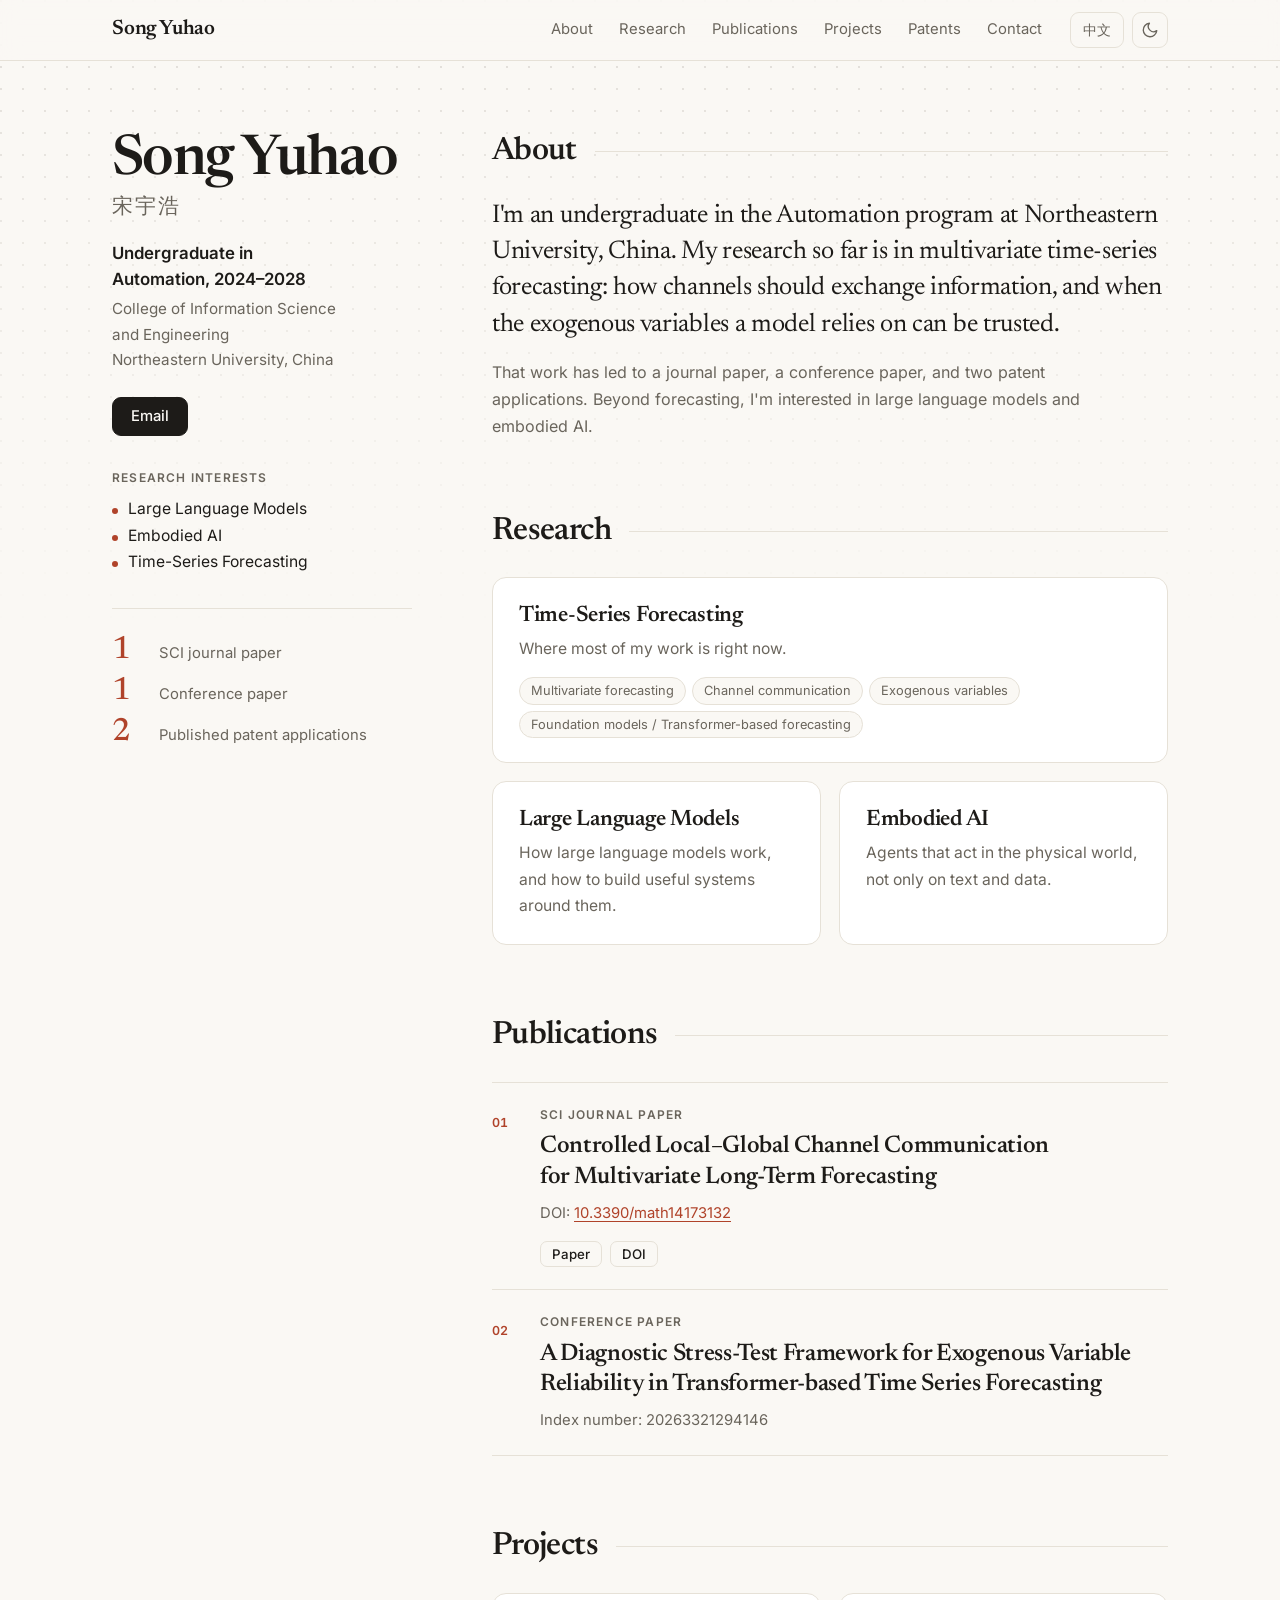
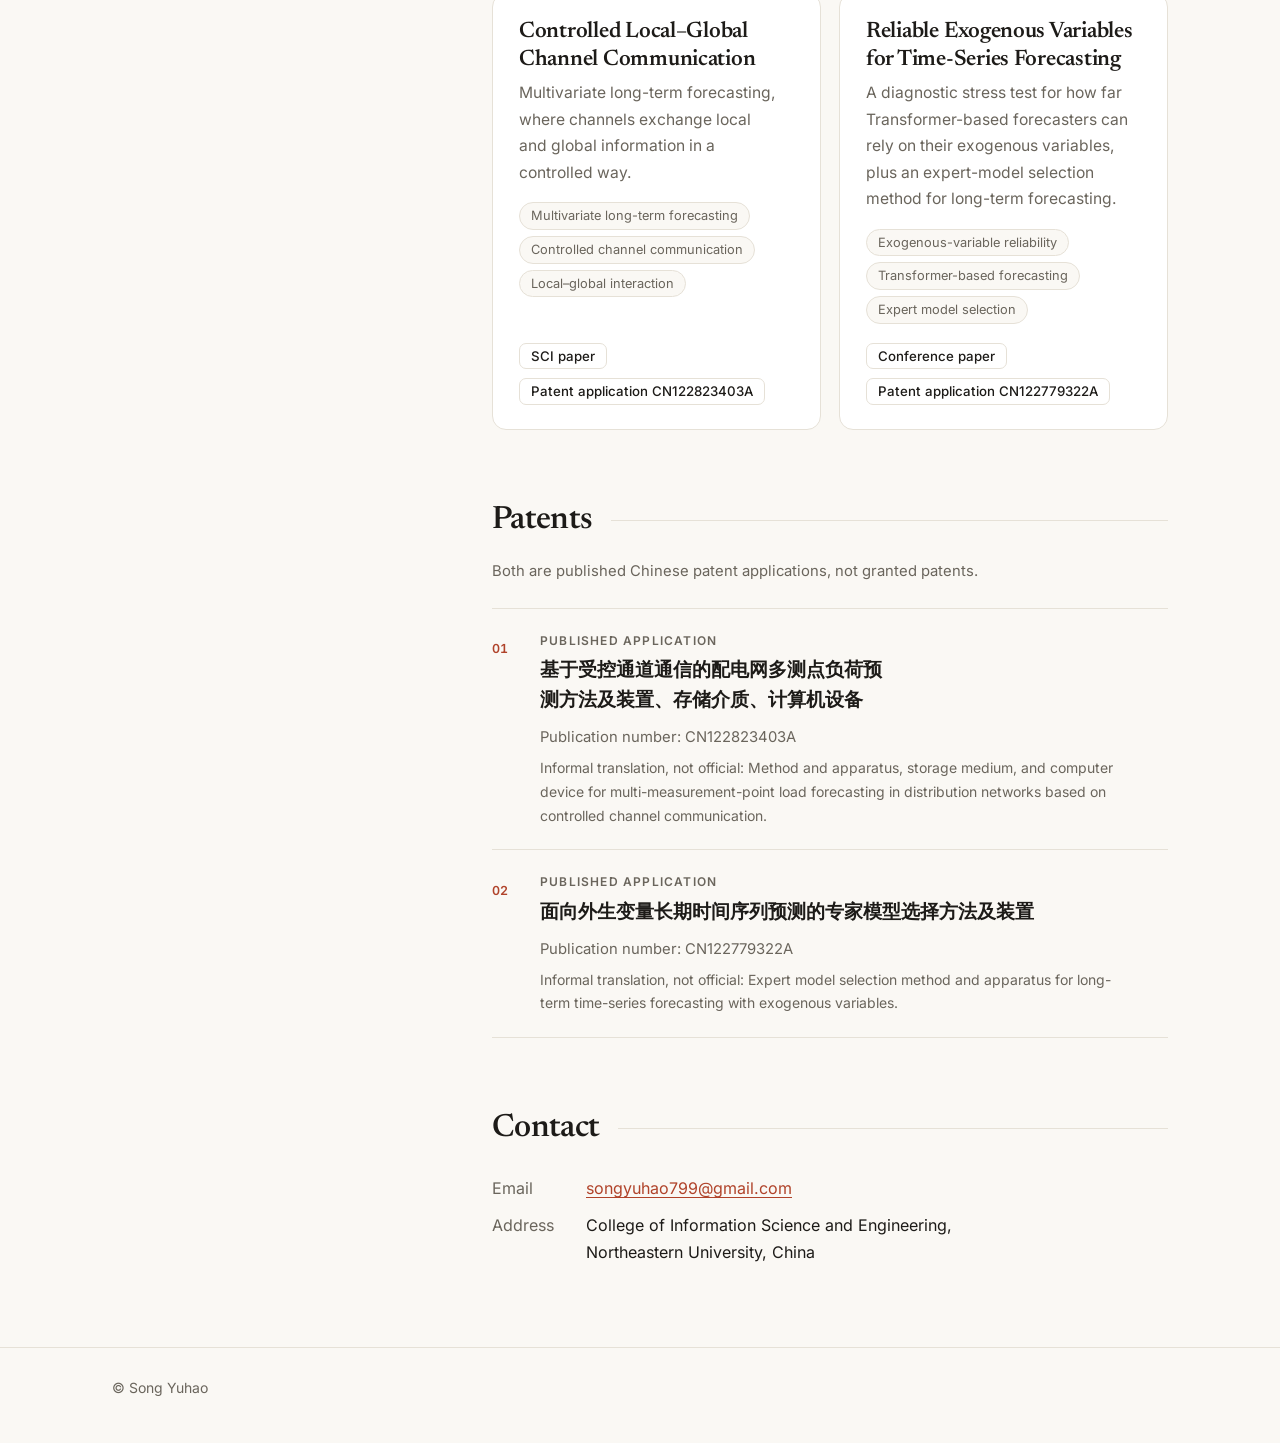
==== commit 1669820f: "Refine typography with self-hosted Newsreader and Inter - Newsreader (optical-size variable) for the" ====
--- a/index.html
+++ b/index.html
@@ -40,6 +40,8 @@
       root.setAttribute('data-theme', t);
     })();
   </script>
+  <link rel="preload" href="assets/fonts/newsreader-latin-opsz.woff2" as="font" type="font/woff2" crossorigin>
+  <link rel="preload" href="assets/fonts/inter-latin-wght.woff2" as="font" type="font/woff2" crossorigin>
   <link rel="stylesheet" href="assets/css/style.css">
 
   <script type="application/ld+json">
--- a/assets/css/style.css
+++ b/assets/css/style.css
@@ -4,6 +4,24 @@
    Dark values are declared twice on purpose: explicit [data-theme="dark"]
    and a no-JS fallback for prefers-color-scheme.
    ========================================================================== */
+
+/* Self-hosted variable fonts (SIL OFL, see assets/fonts/LICENSE.txt) */
+@font-face {
+  font-family: "Newsreader Variable";
+  font-style: normal;
+  font-display: swap;
+  font-weight: 200 800;
+  src: url("../fonts/newsreader-latin-opsz.woff2") format("woff2-variations");
+  unicode-range: U+0000-00FF, U+0131, U+0152-0153, U+02BB-02BC, U+02C6, U+02DA, U+02DC, U+0304, U+0308, U+0329, U+2000-206F, U+20AC, U+2122, U+2191, U+2193, U+2212, U+2215, U+FEFF, U+FFFD;
+}
+@font-face {
+  font-family: "Inter Variable";
+  font-style: normal;
+  font-display: swap;
+  font-weight: 100 900;
+  src: url("../fonts/inter-latin-wght.woff2") format("woff2-variations");
+  unicode-range: U+0000-00FF, U+0131, U+0152-0153, U+02BB-02BC, U+02C6, U+02DA, U+02DC, U+0304, U+0308, U+0329, U+2000-206F, U+20AC, U+2122, U+2191, U+2193, U+2212, U+2215, U+FEFF, U+FFFD;
+}
 
 :root {
   --bg: #faf8f4;
@@ -16,12 +34,11 @@
   --accent-soft: rgba(176, 67, 42, 0.09);
   --shadow: 0 10px 30px -12px rgba(60, 40, 20, 0.22);
 
-  --font-sans: -apple-system, BlinkMacSystemFont, "Segoe UI", Roboto, "Helvetica Neue", Arial,
-    "PingFang SC", "Hiragino Sans GB", "Microsoft YaHei", "Noto Sans CJK SC", sans-serif;
-  /* Latin serif first; CJK falls back to sans (faux-bold Songti looks poor on Windows) */
-  --font-serif: "Iowan Old Style", "Palatino Linotype", Palatino, "Book Antiqua", ui-serif, Georgia,
-    "Times New Roman", "PingFang SC", "Hiragino Sans GB", "Microsoft YaHei", "Noto Sans CJK SC", serif;
-  --font-mono: ui-monospace, "SF Mono", "Cascadia Mono", Menlo, Consolas, monospace;
+  --font-sans: "Inter Variable", -apple-system, BlinkMacSystemFont, "Segoe UI", Roboto, "Helvetica Neue", Arial,
+    "PingFang SC", "Hiragino Sans GB", "Microsoft YaHei UI", "Microsoft YaHei", "Noto Sans CJK SC", sans-serif;
+  /* Latin from Newsreader; Chinese falls through to the system sans (faux-bold Songti looks poor on Windows) */
+  --font-serif: "Newsreader Variable", "Iowan Old Style", "Palatino Linotype", Palatino, Georgia, "Times New Roman",
+    "PingFang SC", "Hiragino Sans GB", "Microsoft YaHei UI", "Microsoft YaHei", "Noto Sans CJK SC", serif;
 
   --maxw: 1120px;
   --nav-h: 60px;
@@ -73,7 +90,11 @@
   font-family: var(--font-sans);
   font-size: 1rem;
   line-height: 1.7;
+  font-optical-sizing: auto;
+  font-kerning: normal;
+  text-rendering: optimizeLegibility;
   -webkit-font-smoothing: antialiased;
+  -moz-osx-font-smoothing: grayscale;
 }
 
 /* faint dot grid that fades out downwards */
@@ -92,6 +113,7 @@
 
 h1, h2, h3, p, ul, ol, dl, dd, figure { margin: 0; }
 h1, h2, h3, .profile__role { text-wrap: balance; }
+p { text-wrap: pretty; }
 ul, ol { padding: 0; list-style: none; }
 img { max-width: 100%; height: auto; display: block; }
 
@@ -155,8 +177,9 @@
 .nav__brand {
   margin-right: auto;
   font-family: var(--font-serif);
-  font-weight: 700;
-  font-size: 1.15rem;
+  font-weight: 600;
+  font-size: 1.3rem;
+  letter-spacing: -0.01em;
   color: var(--text);
   text-decoration: none;
   white-space: nowrap;
@@ -247,19 +270,19 @@
 
 .profile h1 {
   font-family: var(--font-serif);
-  font-size: clamp(2.4rem, 4.2vw, 3rem);
-  line-height: 1.08;
-  font-weight: 700;
-  letter-spacing: -0.015em;
+  font-size: clamp(2.7rem, 4.6vw, 3.5rem);
+  line-height: 1.02;
+  font-weight: 560;
+  letter-spacing: -0.028em;
 }
 .profile__zh {
   display: block;
   margin-top: 8px;
   color: var(--muted);
   font-family: var(--font-serif);
-  font-size: 1.25rem;
+  font-size: 1.3rem;
   font-weight: 400;
-  letter-spacing: 0.12em;
+  letter-spacing: 0.1em;
 }
 .profile__role { margin-top: 22px; font-size: 1.05rem; font-weight: 600; line-height: 1.5; }
 .profile__affil { margin-top: 4px; color: var(--muted); font-size: 0.95rem; }
@@ -300,8 +323,9 @@
   min-width: 1.1em;
   color: var(--accent);
   font-family: var(--font-serif);
-  font-size: 1.6rem;
-  line-height: 1.2;
+  font-size: 2rem;
+  font-weight: 500;
+  line-height: 1.1;
 }
 .facts span { color: var(--muted); font-size: 0.925rem; }
 
@@ -351,10 +375,10 @@
   gap: 18px;
   margin-bottom: 28px;
   font-family: var(--font-serif);
-  font-size: 1.7rem;
-  line-height: 1.2;
-  font-weight: 700;
-  letter-spacing: -0.005em;
+  font-size: 2rem;
+  line-height: 1.15;
+  font-weight: 560;
+  letter-spacing: -0.02em;
 }
 .section > h2::after { content: ""; flex: 1; height: 1px; background: var(--rule); }
 
@@ -362,7 +386,15 @@
 
 .prose p { max-width: 38em; }
 .prose p + p { margin-top: 1em; color: var(--muted); }
-.lede { font-size: 1.2rem; line-height: 1.65; }
+.lede {
+  max-width: 30em !important;
+  color: var(--text);
+  font-family: var(--font-serif);
+  font-size: 1.6rem;
+  font-weight: 400;
+  line-height: 1.42;
+  letter-spacing: -0.012em;
+}
 
 /* ---------- Panels (research, projects) ---------- */
 .panel {
@@ -373,7 +405,7 @@
   transition: border-color 0.2s ease, box-shadow 0.2s ease, transform 0.2s ease;
 }
 .panel:hover { border-color: color-mix(in srgb, var(--accent) 45%, var(--rule)); box-shadow: var(--shadow); transform: translateY(-2px); }
-.panel h3 { font-family: var(--font-serif); font-size: 1.2rem; line-height: 1.35; font-weight: 700; }
+.panel h3 { font-family: var(--font-serif); font-size: 1.4rem; line-height: 1.25; font-weight: 580; letter-spacing: -0.012em; }
 .panel p { margin-top: 6px; color: var(--muted); font-size: 0.975rem; }
 
 .areas { display: grid; grid-template-columns: 1fr 1fr; gap: 18px; }
@@ -410,8 +442,10 @@
   content: counter(entry, decimal-leading-zero);
   padding-top: 0.45rem;
   color: var(--accent);
-  font-family: var(--font-mono);
-  font-size: 0.8rem;
+  font-size: 0.78rem;
+  font-weight: 600;
+  font-variant-numeric: tabular-nums;
+  letter-spacing: 0.04em;
 }
 .entry__type {
   color: var(--muted);
@@ -424,11 +458,12 @@
   margin-top: 6px;
   max-width: 36em;
   font-family: var(--font-serif);
-  font-size: 1.28rem;
-  line-height: 1.4;
-  font-weight: 700;
-}
-.entry__title--zh { max-width: 44em; font-size: 1.15rem; line-height: 1.55; }
+  font-size: 1.5rem;
+  line-height: 1.28;
+  font-weight: 560;
+  letter-spacing: -0.014em;
+}
+.entry__title--zh { max-width: 44em; font-size: 1.2rem; line-height: 1.55; font-weight: 600; letter-spacing: 0; }
 .entry__meta { margin-top: 8px; color: var(--muted); font-size: 0.925rem; }
 .entry__gloss { margin-top: 6px; max-width: 42em; color: var(--muted); font-size: 0.875rem; }
 .entry .links { margin-top: 14px; }
@@ -450,7 +485,7 @@
 html:not(:lang(zh-CN)) .zh-only,
 html:lang(zh-CN) .en-only { display: none; }
 
-html:lang(zh-CN) .lede { font-size: 1.15rem; line-height: 1.85; }
+html:lang(zh-CN) .lede { max-width: 30em !important; font-size: 1.3rem; line-height: 1.85; letter-spacing: 0; }
 html:lang(zh-CN) .prose p { max-width: 34em; line-height: 1.9; }
 html:lang(zh-CN) .panel p,
 html:lang(zh-CN) .entry__gloss { line-height: 1.8; }
@@ -492,9 +527,11 @@
 
 @media (max-width: 560px) {
   .container { padding-inline: 20px; }
-  .nav__links { gap: 0; margin-left: -5px; }
-  .nav__links a { padding: 6px 5px; font-size: 0.78rem; }
-  .nav__links a::after { left: 5px; right: 5px; }
+  .nav__links { gap: 0; margin-left: -4px; }
+  .nav__links a { padding: 6px 4px; font-size: 0.75rem; }
+  .nav__links a::after { left: 4px; right: 4px; }
+  .lede { font-size: 1.4rem; }
+  html:lang(zh-CN) .lede { font-size: 1.2rem; }
   .profile__inner { display: block; }
   .profile__inner > .facts { margin-top: 28px; padding-top: 22px; border-top: 1px solid var(--rule); }
   .panel { padding: 20px; }
